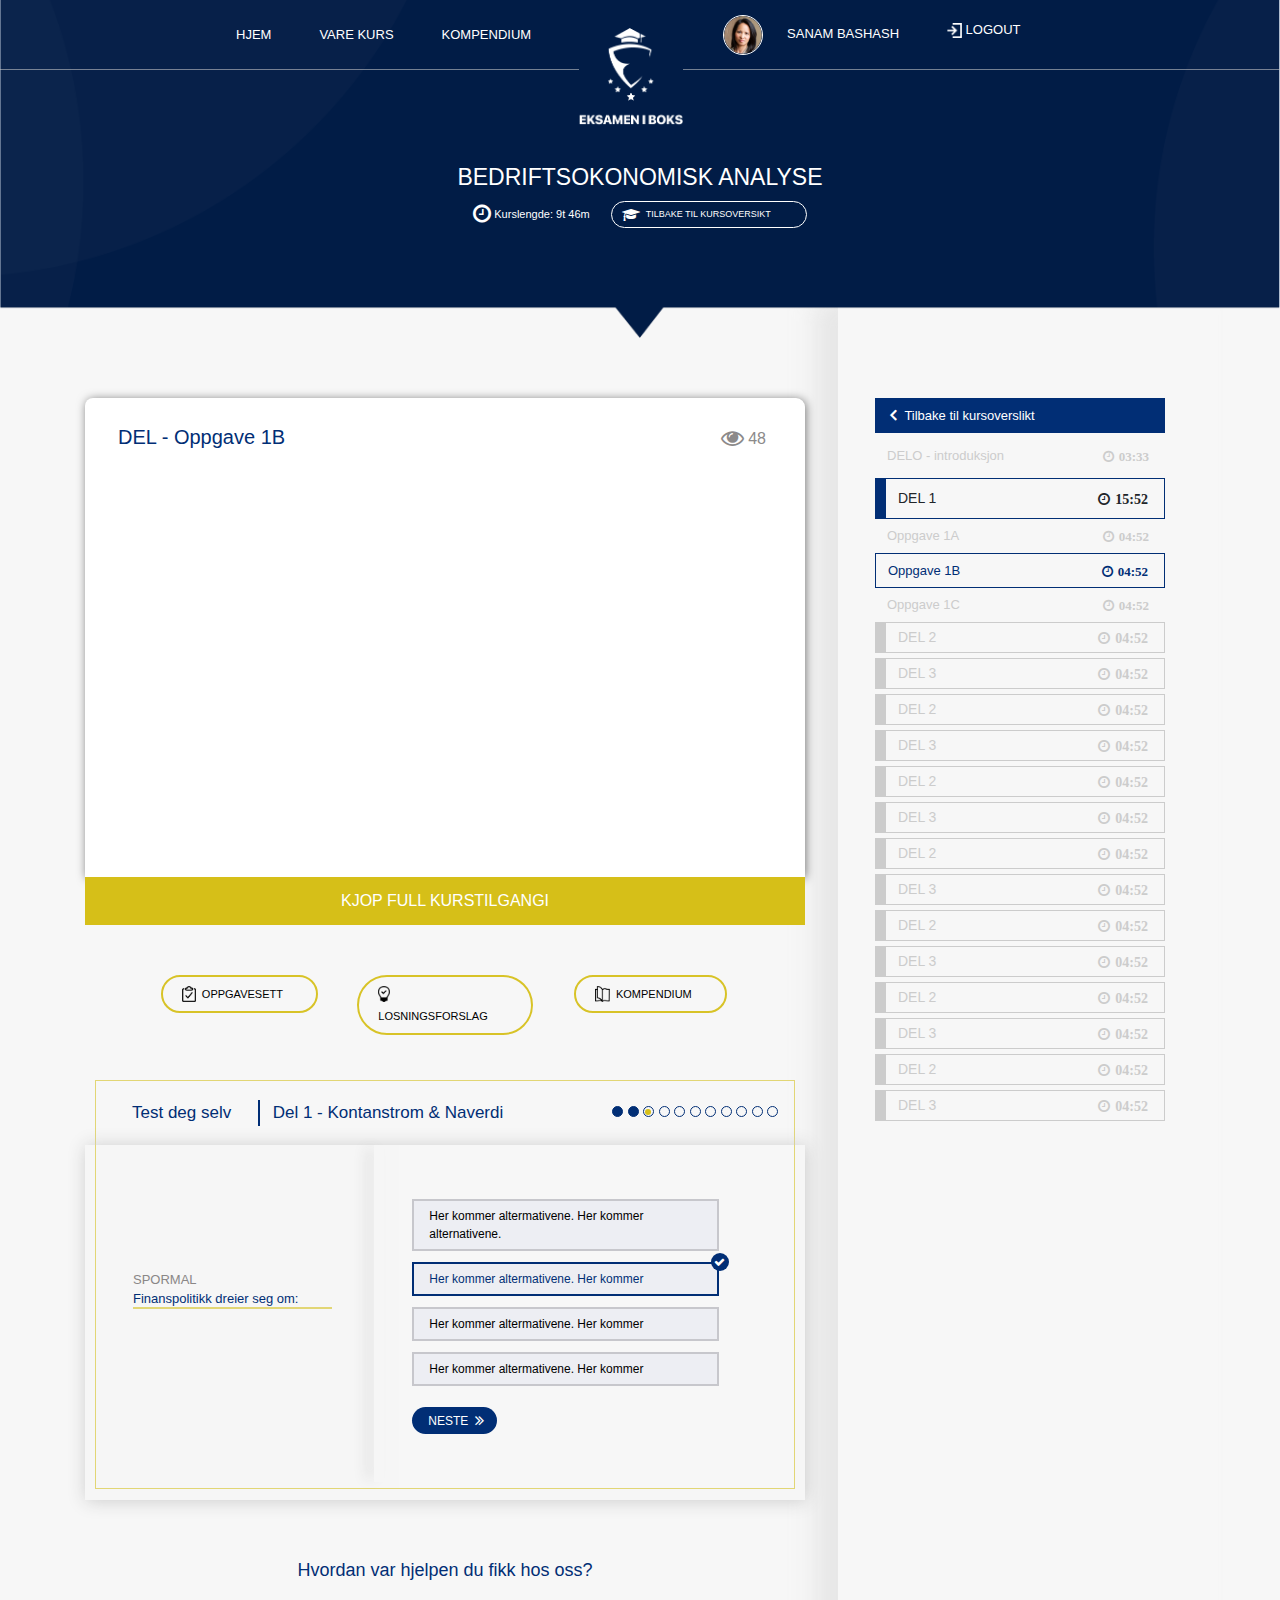
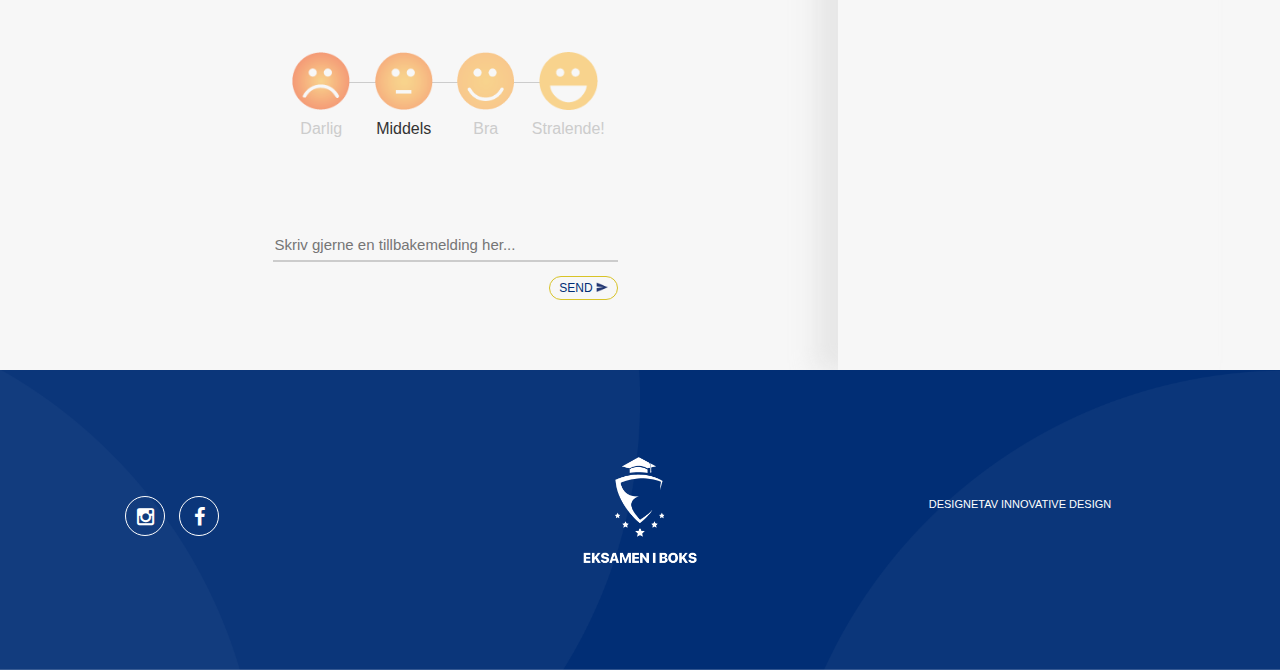
==== course_in_progress.html @ a627e8ee "more pages" ====
<!DOCTYPE html>
<html>
<head>
	<title></title>

    <!-- Required meta tags -->
    <meta charset="utf-8">
    <meta name="viewport" content="width=device-width, initial-scale=1, shrink-to-fit=no">

	<!-- style -->
	<link rel="stylesheet" type="text/css" href="css/style.css">
	<link rel="stylesheet" type="text/css" href="css/bootstrap.css">
	<link rel="stylesheet" type="text/css" href="css/font-awesome.css">

</head>
<body>

<!-- Header -->
<header>
	<div class="nav-bg">
	  <nav class="navbar navbar-expand-lg navbar-dark navigation-head">
	    <div class="container">
		  <!--  Show this only on mobile to medium screens  -->
		  <a class="navbar-brand d-lg-none" href="#"><img src="images/logo_full.png" alt="" /></a>
		  <button class="navbar-toggler" type="button" data-toggle="collapse" data-target="#navbarToggle" aria-controls="navbarToggle" aria-expanded="false" aria-label="Toggle navigation">
		    <span class="navbar-toggler-icon"></span>
		  </button>
		  <!--  Use flexbox utility classes to change how the child elements are justified  -->
		  <div class="collapse navbar-collapse justify-content-between" id="navbarToggle">
		    <ul class="navbar-nav navigation-menu-top">
		      <li class="nav-item">
		        <a class="nav-link" href="#">Hjem</a>
		      </li>
		      <li class="nav-item">
		        <a class="nav-link" href="#">Vare Kurs</a>
		      </li>
		      <li class="nav-item">
		        <a class="nav-link" href="#">Kompendium</a>
		      </li>
		    </ul>
			<!--   Show this only lg screens and up   -->
		    <a class="navbar-brand d-none d-lg-block" href="#"><img src="images/logo_full.png" alt="logo.png" class="default-logo"/> <img src="images/logo_blue.png" alt="logo.png" class="stiky-logo"/></a>
		    <ul class="navbar-nav navigation-menu-bottom">
		      <li class="nav-item">
		        <a class="nav-link user-image" href="#"><img src="images/face_left.png"> Sanam Bashash</a>
		      </li>
		      <li class="nav-item">
		        <a class="nav-link" href="#"><img src="images/logout.png" alt="logout" class="logout-icon"/>Logout</a>
		      </li>
		    </ul>
		  </div>
	  </div>
	</nav>

	<!-- Page Title -->
	<div class="text-center align-font">
	  <h3>Bedriftsokonomisk Analyse</h3>	
	  <p><i class="fa fa-clock-o"></i> Kurslengde: 9t 46m <a href="#" class="btn btn-info"> <span class="fa fa-graduation-cap"></span> Tilbake Til Kursoversikt</a></p>
	</div>	

 </div><!-- navbg -->
</header>

<!-- Mid Section -->

<section class="mid-section">
 <div class="container">
   <div class="row">
   	 <div class="col-md-8 col-sm-8">
   	 	
   	 	<div class="left-main-section">

   	 	 <div class="video-section">
   	 	 	<div class="row">
   	 	 		<div class="col-md-6 col-sm-6"><h3>DEL - Oppgave 1B</h3></div>
   	 	 		<div class="col-md-6 col-sm-6"><p><i class="fa fa-eye"></i> 48</p></div>
   	 	 	</div>
   	 	 	<div class="video-box">
   	 	 		<iframe width="100%" height="400" src="https://www.youtube.com/embed/Si8Z87uPpkY" frameborder="0" allow="accelerometer; autoplay; encrypted-media; gyroscope; picture-in-picture" allowfullscreen></iframe>	
   	 	 	</div>
   	 	 </div>	  
 	 	 <div class="text-center video-title">
 	 		Kjop Full Kurstilgangi
 	  	 </div>

 	  	<div class="btn-colum">
 	  	 <div class="row">
			<div class="col-md-4 col-sm-4 text-center">
			  <div class="btn-manage">
			  	<a href="#" class="btn btn-link"> <img src="images/oppgavesett.png" alt="oppgavesett" /> Oppgavesett</a>
			  </div>		
			</div> 	  	   	
			<div class="col-md-4 col-sm-4 text-center">
			  <div class="btn-manage">
			  	<a href="#" class="btn btn-link"> <img src="images/losningforslag.png" alt="losningforslag" /> Losningsforslag</a>
			  </div>		
			</div> 	  	   	
			<div class="col-md-4 col-sm-4 text-center">
			  <div class="btn-manage">
			  	<a href="#" class="btn btn-link"> <img src="images/compendium.png" alt="compendium" /> Kompendium </a>
			  </div>		
			</div> 	  	   	
 	  	  </div>	
 	  	 </div> 

 	  	 <!-- new section -->

 	  	 <div class="border-section">
 	  	  
 	  	  <div class="darkBorder">
 	  	   <div class="row">
 	  	   	 <div class="col-md-8 col-sm-8">
 	  	   		<ul class="headings-list">
 	  	   		  <li>Test deg selv</li>	
 	  	   		  <li>Del 1 - Kontanstrom & Naverdi</li>
 	  	   		</ul>
 	  	   	 </div>
 	  	   	   <div class="col-md-4 col-sm-4">
 	  	   	   	 <ul class="persontage-dots">
 	  	   	   	   <li class="dark-dot"></li>	
 	  	   	   	   <li class="dark-dot"></li>
				   <li class="orange-dot"></li>
				   <li></li>
 	  	   	   	   <li></li>
				   <li></li>
				   <li></li>
				   <li></li>
 	  	   	   	   <li></li>
				   <li></li>
				   <li></li>
 	  	   	   	 </ul>
 	  	   	   </div>
 	  	     </div>	
		   </div>
 	  	   
 	  	   <div class="innerBox">
 	  	   	<div class="innerBox-border">
 	  	   	  <div class="row">
 	  	  		<div class="col-md-5 col-sm-5">
 	  	  		  <div class="titlebox">
 	  	  		  	<span>Spormal</span>	
 	  	  		  	<h3>Finanspolitikk dreier seg om:</h3>
 	  	  		  </div>	
 	  	  		</div> 	  	
 	  	  		<div class="col-md-7 col-sm-7">
 	  	  		 <div class="lef-shadow">
 	  	  		 	<ul class="select-list">
 	  	  		 	  <li>Her kommer altermativene. Her kommer alternativene.</li>
 	  	  		 	  <li class="active">Her kommer altermativene. Her kommer </li>
 	  	  		 	  <li>Her kommer altermativene. Her kommer </li>
 	  	  		 	  <li>Her kommer altermativene. Her kommer </li>	
 	  	  		 	</ul>
 	  	  		 	<button type="submit" class="btn-list"> Neste <i class="fa fa-angle-double-right"></i></button>
 	  	  		 </div>	
 	  	  		</div>
 	  	   	  </div>	
 	  	   	</div>
 	  	   </div>

 	  	 </div><!-- border section -->

 	  	 <h4 class="text-center slogan-text">Hvordan var hjelpen du fikk hos oss?</h4>

 	  	 <div class="stepimg">
 	  	  <ul class="step-icons">
 	  	 	<li><img src="images/forferdelig.png" alt="forferdelig" /><p> Darlig</p> </li>
 	  	 	<li class="active"><img src="images/darlig.png" alt="darlig" /> <p> Middels </p> </li>
 	  	 	<li><img src="images/bra.png" alt="bra" /> <p>Bra</p> </li>	
 	  	 	<li><img src="images/stralende.png" alt="stralende" /> <p>Stralende!</p> </li>
 	  	  </ul>
 	  	 </div>

 	  	 <section class="form-section">
 	  	   <div class="row justify-content-md-center">
 	  	   	 <div class="col-md-6 col-sm-6">
 	  	   	   <form action="#">
 	  	 		<input type="text" name="" placeholder="Skriv gjerne en tillbakemelding her...">	
 	  	 		<button type="submit" class="btnsend">Send <img src="images/send-arrow.png" alt="" /></button>
 	  	 	   </form>
 	  	   	 </div>
 	  	   </div>	
 	  	 </section>

   	 	</div> <!-- left -->
   	 </div><!-- col 8 -->
   	 <div class="col-md-4 col-sm-4">
   	 	
   	 	<div class="alllist-section">
   	 	  <ul>
   	 	  	<li class="active-title"> <i class="fa fa-angle-left"></i> Tilbake til kursoverslikt</li>
   	 	  	<li>DELO - introduksjon <span class="fa fa-clock-o"><b>03:33</b></span></li>
   	 	  	<li class="activated">DEL 1 <span class="fa fa-clock-o"><b>15:52</b></span></li>
   	 	  	<li>Oppgave 1A  <span class="fa fa-clock-o"><b>04:52</b></span></li>
   	 	  	<li>Oppgave 1B  <span class="fa fa-clock-o"><b>04:52</b></span></li>
   	 	  	<li>Oppgave 1C  <span class="fa fa-clock-o"><b>04:52</b></span></li>
   	 	  	<li class="light-bg-list">DEL 2  <span class="fa fa-clock-o"><b>04:52</b></span></li>
   	 	  	<li class="light-bg-list">DEL 3  <span class="fa fa-clock-o"><b>04:52</b></span></li>
   	 	  	<li class="light-bg-list">DEL 2  <span class="fa fa-clock-o"><b>04:52</b></span></li>
   	 	  	<li class="light-bg-list">DEL 3  <span class="fa fa-clock-o"><b>04:52</b></span></li>
   	 	  	<li class="light-bg-list">DEL 2  <span class="fa fa-clock-o"><b>04:52</b></span></li>
   	 	  	<li class="light-bg-list">DEL 3  <span class="fa fa-clock-o"><b>04:52</b></span></li>
   	 	  	<li class="light-bg-list">DEL 2  <span class="fa fa-clock-o"><b>04:52</b></span></li>
   	 	  	<li class="light-bg-list">DEL 3  <span class="fa fa-clock-o"><b>04:52</b></span></li>
   	 	  	<li class="light-bg-list">DEL 2  <span class="fa fa-clock-o"><b>04:52</b></span></li>
   	 	  	<li class="light-bg-list">DEL 3  <span class="fa fa-clock-o"><b>04:52</b></span></li>
   	 	  	<li class="light-bg-list">DEL 2  <span class="fa fa-clock-o"><b>04:52</b></span></li>
   	 	  	<li class="light-bg-list">DEL 3  <span class="fa fa-clock-o"><b>04:52</b></span></li>
   	 	  	<li class="light-bg-list">DEL 2  <span class="fa fa-clock-o"><b>04:52</b></span></li>
   	 	  	<li class="light-bg-list">DEL 3  <span class="fa fa-clock-o"><b>04:52</b></span></li> 
   	 	  </ul>	
   	 	</div>


   	 </div><!-- col 4 --> 
   </div>	
 </div>	
</section>

<!-- footer -->

<footer class="footer-bg">
	<div class="container">
	  <div class="row">
	    <div class="col-sm-4 col-xs-12">
	   	  <ul class="footer-social">
	   	  	<li><a href=""><i class="fa fa-instagram"></i></a></li>
	   	  	<li><a href=""><i class="fa fa-facebook"></i></a></li>
	   	  </ul>	   
	    </div>
	    <div class="col-sm-4 col-xs-12 text-center footer-logo">
	      <img src="images/logo_full.png" alt="footer logo" />
	    </div>
	    <div class="col-sm-4 col-xs-12 footer-heading">
	      <p>Designetav Innovative Design</p>
	    </div>
	  </div>
	</div>	
</footer>

	<!-- js -->	
	<script type="text/javascript" src="js/jquery-1.11.1.min.js"></script>
	<script type="text/javascript" src="js/bootstrap.js"></script>
	<script type="text/javascript" src="js/custom-script.js"></script>

</body>
</html>
---- css/style.css ----
body{
     background: #f7f7f7 !important; 
}
/******* Header *******/
.nav-bg{
    background: url(../images/bg_header.png);
    background-size: 100% auto;
    background-position: bottom;    
    background-repeat: no-repeat;
}
.nav-bg .navigation-head{
    height: 70px;
    border-bottom: 1px solid #cccccc91;  
}
.navbar-brand img{
    height: 100px;
}
.navbar-brand{
    background:#011c46;
    position: relative;
    margin-top: 87px;
}
.align-font{
    padding: 94px 0;
    color: #fff; 
}
.align-font h3{
    font-size: 23px;
    text-transform: uppercase;
    font-weight: 400;   
}
.align-font p {
    font-size: 11px;
}
.align-font p .fa-clock-o{
    font-size: 21px;
    position: relative;
    top: 3px;
}
.align-font p .btn{
    background: transparent;
    border: 1px solid #fff;
    font-size: 9px;
    border-radius: 24px;
    margin-left: 18px;
    text-transform: uppercase;
    padding-right: 35px;  
    padding-left: 34px;
}
.align-font p .btn span{
    font-size: 14px;
    position: absolute;
    margin-top: 0px;
    margin-left: -24px;  
}
.logout-icon{
    height: 15px;
    margin-right: 4px;  
}
.user-image img{
    height: 40px;
    margin-right: 20px;
    border: 1px solid #fff;
    border-radius: 100%;
}
.navigation-menu-top li{
  margin-left: 32px;
}
.navigation-menu-top li a{
    color: #fff !important;
}
.navigation-menu-top{
    position: relative;
    left: 10%;
}
.navigation-menu-bottom{
    position: relative;
    right: 15%;
}
.navigation-menu-bottom li{
  margin-left: 32px;
}
.navigation-menu-bottom li a{
    color: #fff !important;
}
.navigation-menu-bottom li:nth-child(2){
  margin-top: 5px;
}
.navbar-nav li a{
  text-transform: uppercase;
  font-size: 13px;
}
/********* Fix Navbar ***********/

.nav-white-bg{
    background: #fff;
    position: fixed !important;
    width: 100%;
    box-shadow: 0px 4px 19px #ccc;
    z-index: 999;
    transition: color 1s ease 0s;
    height: 90px !important;
}
.nav-white-bg .navbar-nav li a{
     color: #012e75 !important;
     font-weight: 500; 
}
.stiky-logo{
    display: none;
}
.nav-white-bg .default-logo{
    display: none;
}
.nav-white-bg .stiky-logo{
    display: block !important; 
    height: 60px;
}
.nav-white-bg .navbar-brand{
    background: transparent;
    margin-top: 0 !important;
}

/********* Title Bar ***********/

.section01-bg{
    background: url(../images/bg_content_area.png);
    width: 100%;
    background-size: 100% auto;
    padding-bottom: 80px;
}
.title-bar {
    padding: 43px 0;
}
.title-bar p{
    font-size: 16px;
    margin-bottom: 28px;
    margin-top: 10px;
    color: #012e75;
    text-transform: uppercase;
    font-weight: 500;  
}

/******* Section 2 boxes  *******/

.box-detail{
    background: #E2EFBF;
    border-radius: 10px;
    box-shadow: 1px 1px 15px #00000057;
    margin:41px 19px;
}
.box-detail-header{
    background-image: linear-gradient(#E4F1C0, #C9E6C6);
    text-align: center;
    padding:15px 0;
    color: #011c46;
    border-radius: 11px 11px 0px 0px;
}
.box-detail-header h5{
    margin: 0;
    font-size: 15px;
}
.box-detail-body{
    padding: 30px 20px;
    background-image: linear-gradient(#A1DC9C, #7BCFA6,#4EBFB1);
}
.box-detail-body .clock{
    font-size: 13px;
    color: #fff;
    padding: 5px 0;
}
.box-btn{
    box-shadow: 2px 2px 5px #0000005c;
}
.box-btn:hover{
  background: #fff !important;
  cursor: pointer;
}
.box-detail-body .btn{
    font-size: 10px;
    border-radius: 20px;
    background: #fff;
    color:#48BDB3 !important;
    border:0;
    padding:5px 15px;
}
.box-detail-footer{
    padding-top: 10px;
    background-image: linear-gradient(#BDE2C9, #B4DFCB);
    text-align: center;
    border-radius: 0px 0px 11px 11px;
}
.btn-box{
    position: relative;
    top: 15px;
}
.btn-box .btn{
    border-radius: 20px;
    padding: 5px 20px;
    font-size: 13px;
}
.btn-box .btn-outline-primary{
    background: #2C5B93;
    color: #fff;
}
.btn-box .btn-outline-warning{
    background: #D6BF18;
    color: #fff;
}
.bg-image-shadow{
    background: url(../images/bg_shadow.png);
    margin-bottom: 43px;
    background-size: 100% 100%;
}
.clock span {
    font-size: 24px;
    float: left;
    margin-right: 6px;
    margin-top: -3px;
}

/******* section02 *******/

.section02-bg{
    width: 100%;
    background-size: 100% auto;
    padding-bottom: 70px;
}
.overlay-bg{
    background: linear-gradient(#f1efef,#f7f7f7),url(../images/bg_content_area.png);  
}
.btn-light{
    background: #d6bf18 !important;
    border-color: #d6bf18 !important;
    color: #fff !important;
    font-size: 11px !important;
    margin-left: 4px;
    text-transform: uppercase;
}
.blue-dark-btn{
    background: #2c5b93 !important;
    border-color: #2c5b93 !important;
    color: #fff !important;
    font-size: 11px !important;  
    text-transform: uppercase;
}
.header-light-bg{
    background-image: linear-gradient(#8ff1f3, #8ecde0); 
}
.body-light-bg{
    background-image: linear-gradient(#33deec, #2f86bc);  
}
.bg-light-footer{
    background-image: linear-gradient(#8dc9dd, #8cb3d1);  
}
.header-dark-bg{
    background-image: linear-gradient(#b6d6f7, #b2ddf7);   
}
.body-dark-bg{
    background-image: linear-gradient(#7dbffc, #909dfc);    
}
.footer-dark-bg{
    background-image: linear-gradient(#c6bbf6, #bfc7f7);     
}
.header-silver-bg{
    background-image: linear-gradient(#d9d9d9, #d9d9d9);   
}
.body-silver-bg{
    background-image: linear-gradient(#c6c6c6, #acacac);    
}
.footer-silver-bg{
    background-image: linear-gradient(#d9d9d9, #d7d7d7);     
}
.box-title{
    text-align: center;
    font-size: 16px;
    color: #2c5b93;
    margin-bottom: 44px;
    text-transform: uppercase;
}

/******** Progress Bar **********/
.box-detail .progress-bar {
     background-color: #60C5AD;
     height: 19px;
     width: 100%;
     display: block;    
     text-align: left;
     -moz-border-radius: 5px;
     -webkit-border-radius: 5px;
     border-radius: 1px;
     -moz-box-shadow: 0 1px 5px #AAE0D7 inset, 0 1px 0 #D6D6D6;
     -webkit-box-shadow: 0 1px 5px #AAE0D7 inset, 0 1px 0 #D6D6D6;
     box-shadow: 0 1px 5px #AAE0D7 inset, 0 1px 0 #D6D6D6;           
     box-shadow: inset 0 0 12px #397362;
}
.box-detail .progress-bar span {
     display: inline-block;
     height: 100%;
      background-color: #5bbba4;
      -webkit-transition: width .4s ease-in-out;
      -moz-transition: width .4s ease-in-out;
      -ms-transition: width .4s ease-in-out;
      -o-transition: width .4s ease-in-out;
      transition: width .4s ease-in-out;    
}
.box-detail .stripes span {
      -webkit-background-size: 30px 30px;
      -moz-background-size: 30px 30px;
      background-size: 30px 30px;     
      background-image: -webkit-gradient(linear, left top, right bottom,
      color-stop(.25, rgba(230, 244, 138, 0.77)), color-stop(.25, transparent),
      color-stop(.5, transparent), color-stop(.5, rgba(230, 244, 138, 0.77)),
      color-stop(.75, rgba(230, 244, 138, 0.77)), color-stop(.75, transparent),
      to(transparent));
      background-image: -webkit-linear-gradient(135deg, rgba(230, 244, 138, 0.77) 25%, transparent 25%,
                          transparent 50%, rgba(230, 244, 138, 0.77) 50%, rgba(230, 244, 138, 0.77) 75%,
                          transparent 75%, transparent);
      background-image: -moz-linear-gradient(135deg, rgba(230, 244, 138, 0.77) 25%, transparent 25%,
                          transparent 50%, rgba(230, 244, 138, 0.77) 50%, rgba(230, 244, 138, 0.77) 75%,
                          transparent 75%, transparent);
      background-image: -ms-linear-gradient(135deg, rgba(230, 244, 138, 0.77) 25%, transparent 25%,
                          transparent 50%, rgba(230, 244, 138, 0.77) 50%, rgba(230, 244, 138, 0.77) 75%,
                          transparent 75%, transparent);
      background-image: -o-linear-gradient(135deg, rgba(230, 244, 138, 0.77) 25%, transparent 25%,
                          transparent 50%, rgba(230, 244, 138, 0.77) 50%, rgba(230, 244, 138, 0.77) 75%,
                          transparent 75%, transparent);
      background-image: linear-gradient(135deg, rgba(230, 244, 138, 0.77) 25%, transparent 25%,
                          transparent 50%, rgba(230, 244, 138, 0.77) 50%, rgba(230, 244, 138, 0.77) 75%,
                          transparent 75%, transparent);            
}
.box-detail  .stripes font{
    position: relative;
    top: -4px;
    color: #fff;
    font-size: 13px;
    text-align: center;
    left: 20%;
}
.light-progress-bar{
  background: #2f93c3 !important;
}
.light-progress-bar span{
     background-color: #308fb8 !important; 
     background-image: linear-gradient(135deg, rgb(51, 218, 234) 25%, transparent 25%, transparent 50%, rgb(51, 216, 233) 50%, rgb(51, 214, 231) 75%, transparent 75%, transparent) !important;     
}
.dark-progress-bar{
    background: #9395fa !important;
}
.dark-progress-bar span{
     background-color:#8891e8 !important; 
     background-image: linear-gradient(135deg, rgb(128, 185, 252) 25%, transparent 25%, transparent 50%, rgb(130, 181, 252) 50%, rgb(130, 183, 252) 75%, transparent 75%, transparent) !important;     
}
.play-icon{
    font-size: 10px !important;
    margin: 0px 4px;
    position: relative;
    top: -1px;
}
.boxes-space .box-detail{
    margin: 68px 24px !important;  
}

/******* Boxes Section *******/

.boxes-section-bg{
    background: url(../images/bg_content_area.png);
    width: 100%;
    background-size: 100% auto;
    padding-top: 70px; 
    padding-bottom: 40px; 
}
.box-title-border:after {
    position: absolute;
    content: '';
    background: #e1d36d;
    height: 2px;
    width: 58px;
    margin-top: 23px;
    margin-left: -54px;
}
.white-bg-header{
  background: #fff;
}
.grey-footer-bg{
  background: #e5e5e5;
}
.btn-light-large{
    text-transform: uppercase;
    background-image: linear-gradient(#92d79f,#56c2af);
    padding: 7px 26px !important;
    border: transparent !important;
    color: #ffff !important;
    font-size: 13px !important;
    font-weight: 500 !important;
}
.btn-light-large i{
    margin-left: 6px;
    font-size: 15px;
    position: relative;
    top: 1px;
}
.remove-box-shadow{
    box-shadow: none !important;
}
.dark-blue-bg{
    background-image: linear-gradient(#31b8d7,#2e7bb6);
}
.lightdark-blue-bg{
    background-image: linear-gradient(#7fbcfc,#9792fb);  
}

/******* Login Screen *******/

.login-bg-section{
    background: url(../images/bg_content_area.png);
    width: 100%;
    background-size: 100% auto;
}
.form-box{
    background: #fff;
    width: 100%;
    padding: 76px 96px;
    height: 480px;
    box-shadow: 1px 1px 32px #ccc;
    border-radius: 10px;
}
.form-box .left-box-img img{
    position: relative;
    top: 24%;
    left: 20%;
}
.space-boxes-checked {
    position: relative;
    top: 57px;
    left: 85px;
}
.space-boxes-checked h3 {
    font-size: 18px;
    color: #2b5d95;
    margin-bottom: 20px;
}
.checkbox input[type="checkbox"],input[type="radio"] {
    border: 0;
    clip: rect(0 0 0 0);
    height: 1px;
    margin: -1px;
    overflow: hidden;
    padding: 0;
    position: absolute;
    width: 1px;
} 
.checkbox label:before {
    content: "";
    display: inline-block;
    width: 17px;
    height: 17px;
    margin-right: 0.5em;
    vertical-align: -3px;
    border: 1px solid #ccc;
    padding: 0.12em;
    background-color: transparent;
    background-clip: content-box;
    transition: all 0.2s ease;
    border-radius: 11px;
}
.checkbox label {
    margin-right: 1em;
    position: relative;
    margin-bottom: 15px;
    color: #555555;
    font-size: 14px;
    font-weight: 500;
}
.left-space-label{
    margin: 4px 23px;  
}
.checkbox label:after {
  border-right: 3px solid #000000;
  border-top: 3px solid #000000;
  content: "";
  height: 20px;
  left: 4px;
  position: absolute;
  top: 11px;
  transform: scaleX(-1) rotate(135deg);
  transform-origin: left top;
  width: 7px;
  display: none;
}

.checkbox input:hover + label:before {
  border-color: #3dbfef;
}

.checkbox input:checked + label:before {
  border-color: #ccc;
}

.checkbox input:disabled + label {
  border-color: #d2d2d2;
  color: #d2d2d2;
}

.checkbox input:disabled + label:before {
  border-color: #d2d2d2;
}

.checkbox input:not([disabled]):checked + label:after {
  -moz-animation: check 0.8s ease 0s running;
  -webkit-animation: check 0.8s ease 0s running;
  animation: check 0.8s ease 0s running;
  display: block;
  width: 7px;
  height: 20px;
  border-color:#17cc31;
}

.checkbox input:disabled:checked + label:after {
  border-color: #d2d2d2;
  display: block;
}

.select {
  position: relative;
  display: inline-block;
  width: 100%;
  max-width: 300px;
  margin-bottom: 15px;
  margin-top: 10px;
}

.select select {
  display: inline-block;
    width: 100%;
    padding: 13px 15px;
    cursor: pointer;
    color: #333;
    border: 1px solid #d6bf18;
    border-radius: 40px;  appearance: none;
  -webkit-appearance: none;
  -moz-appearance: none;
  font-size: 15px;
  outline: none;
}
.select select option{
    background: #fff;
    color: #333 !important;
    font-weight: 500;
}

.select select::-ms-expand {
    display: none;
} 
.select_arrow {
    position: absolute;
    top: calc(49% - 6px);
    right: 24px;
    width: 9px;
    height: 14px;
    pointer-events: none;
    background: url(../images/updown.png);
    background-size: contain;
}

.select select:hover + .select_arrow,
.select select:focus + .select_arrow {
    border-top-color: #000;
    -moz-appearance: none !important;
}

@-moz-keyframes check {
  0% {
    height: 0;
    width: 0;
  }
  25% {
    height: 0;
    width: 7px;
  }
  50% {
    height: 20px;
    width: 7px;
  }
}

@-webkit-keyframes check {
  0% {
    height: 0;
    width: 0;
  }
  25% {
    height: 0;
    width: 7px;
  }
  50% {
    height: 20px;
    width: 7px;
  }
}

@keyframes check {
  0% {
    height: 0;
    width: 0;
  }
  25% {
    height: 0;
    width: 7px;
  }
  50% {
    height: 20px;
    width: 7px;
  }
}
.b4-btn{
    display: -webkit-box !important;
    border: 2px solid #d8cc72 !important;
    text-transform: uppercase !important;
    font-weight: bold !important;
    font-size: 15px !important;
    padding: 3px 13px !important;
    border-radius: 10px !important;
    color: #2b5d95 !important;    
    margin: 5px 21px;
}
.b4-btn img{
    margin-left: 10px;
    margin-top:-4.6px;  
}
.b4-btn:hover{
  text-decoration: none !important;
}

/******* Registered *******/

.register-bg-section{
    background: url(../images/bg_content_area.png);
    width: 100%;
    background-size: 100% auto;
    padding-top: 70px; 
    padding-bottom: 70px; 
}
.register-box-bg{
    background: #fff;
    width: 100%;
    padding: 76px 96px;
    height: 480px;
    box-shadow: 1px 1px 32px #ccc;
}
.reg1 img{
    height: 26px;
}
.reg1 h3{
    text-transform: uppercase;
    font-size: 20px;
    margin: 10px 0;
}
.register-box-space {
    margin-top: 80px;
}
.btn-float{
    margin-top: 30px;
    position: relative;
    left: 17px;
    float: right;
}
.nav-tabs-sec {
    border-bottom: transparent !important;
    margin-top: -21px;
    position: relative;
    z-index: 9999;
}
.nav-tabs-sec li {
    background: #fff;
    border-radius: 28px;
    margin: 0 3px;
    border: 1px solid #ccc;
}
.nav-tabs-sec li .active{
    background: #fff;
    border-radius: 28px;
}

/******* Bedriftsokonomisk Analyse *******/

.left-main-section{
    margin-top: 60px;
    margin-bottom: 30px;
    margin-right: 10px;
} 
.video-section{
    background: #fff;
    box-shadow: 1px 1px 10px #00000080;
    border-radius: 8px 9px 0px 0px;
}
.video-section h3{
    margin: 27px 33px;
    font-size: 20px;
    color: #012e75;
}
.video-section p{
    float: right;
    margin: 26px 39px;
    font-size: 16px;
    color: #8c8a8a;
}
.video-section p i{
    font-size: 23px;
    position: relative;
    top: 2px;
}
.video-box{
    line-height: 0;
}
.video-title{
    background: #d6bf18;
    color: #fff;
    text-transform: uppercase;
    font-size: 16px;
    font-weight: 400;
    padding: 12px 0;  
    margin-bottom: 50px;
}
.course_overview_video_title{
    padding: 22px 0;
    margin-top: 20px;
    font-weight: bold;
    font-size: 20px;
    border: 1px solid #fff;
    outline: 1px solid #fff;
    outline-offset: -11px;
}
.btn-colum{
  margin: 45px 67px;
}
.btn-manage .btn-link:hover{
    color: #000000;
    text-decoration: none;
}
.btn-manage .btn-link{
    border: 2px solid #d8c327;
    color: #000000;
    font-size: 11px;
    text-transform: uppercase;
    font-weight: 500;
    border-radius: 36px;
    text-align: left;
    padding: 6px 19px;
    padding-right: 33px;
    line-height: 22px;
}
.btn-manage .btn-link img{
    height: 16px;
    margin-right: 3px;
    position: relative;
    top: -2px;
}
.border-section{
    margin-top: 30px;
}
.darkBorder{
    border-top:1px solid #e2d675;  
    border-left:1px solid #e2d675;  
    border-right:1px solid #e2d675;  
    margin:0 10px;
}
.headings-list{
    list-style: none;
    margin: 0;
    padding: 19px 25px;
}
.headings-list li{
    display: inline-block;
    font-size: 17px;
    font-weight: 500;
    margin: 0 11px;
    color: #012e75;
}
.headings-list li:nth-child(2){
    border-left: 2px solid #012e75;
    padding-left: 13px;  
}
.persontage-dots{
    list-style: none;
    margin: 19px 16px;
    padding: 0;
    float: right;
}
.persontage-dots li{
    border: 1px solid #012e75;
    width: 11px;
    height: 11px;
    display: inline-block;
    border-radius: 18px;
}
.dark-dot{
    background: #012e75;
}
.orange-dot:before {
    background: #d6bf18;
    position: absolute;
    content: '';
    width: 6px;
    height: 6px;
    border-radius: 12px;
    margin: 1.7px 1px;
}
.innerBox{
    background: #f6f6f6;
    box-shadow: 1px 1px 17px #ccc; 
    padding-bottom: 1px;
    margin-bottom: 60px;
}
.innerBox-border{
    border-top: transparent !important;
    border:1px solid #e2d675;  
    margin:0 10px;
    margin-bottom: 10px;
}
.titlebox{
    padding:122px 37px;
}
.titlebox span{
    font-size: 13px;
    text-transform: uppercase;
    font-weight: 400;
    color: #8a8787;
}
.titlebox h3{
    font-size: 13px;
    color: #012e75;
    border-bottom: 2px solid #e2d675;
}
.lef-shadow{
    background: #f7f7f7;
    padding-left: 13px;
    padding-top: 54px;
    padding-right: 75px;
    padding-bottom: 54px;
}
.select-list{
    list-style: none;
    margin: 0;
    padding: 0;
}
.select-list li{
    background: #edeef3;
    border: 2px solid #c7c7cc;
    padding: 6px 15px;
    font-size: 12px;
    margin-bottom: 11px;
    color: #000;
    font-weight: 500;
}
.btn-list{
    background: #012e75;
    color: #fff;
    text-transform: uppercase;
    border: transparent;
    padding: 4px 16px;
    font-size: 12px;
    font-weight: 500;
    border-radius: 28px;
    margin-top: 10px;
}
.btn-list i{
    font-size: 16px;
    position: relative;
    left: 3px;
    top: 0.7px;  
}
.titlebox:after {
    position: absolute;
    content: '';
    width: 10px;
    height: 337px;
    top: 0px;
    right: 0;
    box-shadow: -9px 0px 14px -3px #ccc;
}
.slogan-text{
    font-size: 18px;
    color: #012e75;
    margin-bottom: 30px;  
}

/******* List Section *******/
.alllist-section:before {
    position: absolute;
    content: '';
    width: 100%;
    height: 102.4%;
    left: 8px;
    top: -38px;
    box-shadow: -23px 0px 23px #cccccc61;
    background: #f7f7f7;
    z-index: -1;
}
.right-shadow-allist:before{
  box-shadow: none !important;
}
.right-shadow-allist:after{
    position: absolute;
    content: '';
    width: 100%;
    height: 103.4%;
    top: -38px;
    box-shadow: 22px 0px 23px #cccccc61;
    background: #f7f7f7;
    z-index: -1;
    left: -18px;
}
.alllist-section {
    margin: 60px 30px;
}
.alllist-section ul{
  list-style: none;
  margin: 0;
  padding: 0;
}
.alllist-section ul li.active-title{
    background: #012e75;
    color: #fff;
    padding: 7px 15px;
    font-size: 13px; 
}
.alllist-section ul li.active-title i{
    font-size: 18px;
    font-weight: bold;
    margin-right: 5px;
    position: relative;
    top: 1px;  
}
.alllist-section ul li span{
    float: right;
    margin-right: 4px;
    position: relative;
    top: 4px;
}
.alllist-section ul li span b{
    margin-left: 5px;

}
.alllist-section ul li:nth-child(2){
    color: #ccc;
    padding: 13px 12px;
    font-size: 13px;
}
.alllist-section ul li.activated {
    font-size: 14px;
    border: 1px solid #012e75;
    padding: 9px 12px;
    border-left: 11px solid #012e75;
}
.alllist-section ul li:nth-child(4){
    color: #ccc;
    padding: 7px 12px;
    font-size: 13px;    
}
.alllist-section ul li:nth-child(5){
    color: #012e75;
    padding: 7px 12px;
    font-size: 13px;      
    border: 1px solid #012e75;
}
.alllist-section ul li:nth-child(6){
    color: #ccc;
    padding: 7px 12px;
    font-size: 13px;    
}
.alllist-section ul li:nth-child(7){
    color: #ccc;
    padding: 7px 12px;
    font-size: 13px;    
}
.alllist-section ul li.light-bg-list{
    font-size: 14px;
    border: 1px solid #ccc;
    padding:4px 12px;
    border-left: 11px solid #ccc;
    margin-bottom: 5px;
    color: #ccc;
}

.select-list li.active{
    border: 2px solid #012e75;
    color: #012e75;  
}
.select-list li.active:before {
    content: "\f00c";
    font-family: FontAwesome;
    font-style: normal;
    font-weight: normal;
    text-decoration: inherit;
    color: #fff;
    font-size: 11px;
    position: absolute;
    right: 80px;
    margin-top: -17px;
    background: #012e75;
    width: 18px;
    height: 18px;
    text-align: center;
    border-radius: 19px;
    padding: 2px 1px;
}
.select-list li:hover{
    cursor: pointer;
}
.stepimg .step-icons{
    list-style: none;
    margin: 70px 0;
    padding: 0;
    text-align: center;
}
.stepimg .step-icons li{
    display: inline-block;
}
.stepimg .step-icons li img{
    height: 58px;
    margin: 0 10px;   
}
.stepimg .step-icons li p {
    line-height: 37px;
    color: #ccc;
}
.form-section{
    margin-top: 50px;
    margin-bottom: 70px;
}
.form-section input{
    width: 100%;
    border-top: transparent;
    border-left: transparent;
    border-right: transparent;
    border-bottom: 2px solid #ccc;
    background: transparent;
    font-size: 15px;
    color: #ccc;
    margin-bottom: 14px;
    padding-bottom: 4px;
}
.btnsend img{
    position: relative;
    top: -2px;
    height: 10px;
}
.btnsend{
    font-weight: 500;
    background: transparent;
    border: 1px solid #d8c327;
    padding: 2px 9px;
    border-radius: 28px;
    text-transform: uppercase;
    font-size: 12px;
    color: #012e75;
    float: right;
}
.btnsend:focus{
    outline: none !important;   
}
.form-section input:focus{
    outline: none !important;     
}
.step-icons li:hover{
    cursor: pointer;
}
.step-icons li.active p{
    color: #333;  
    font-weight: 500 !important;
}
.step-icons:before {
    position: absolute;
    content: '';
    background: #ccc;
    width: 38%;
    height: 1px;
    margin: 30px 14px;
    z-index: -1;
}







/******* Footer *******/
.footer-bg{
    background: url(../images/footer.png);
    height: 300px;
    padding-top: 126px;
    background-size: 100% auto;
    background-repeat: no-repeat;
    width: 100%;
}
.footer-social{
    list-style: none;
}
.footer-social li{
    display: inline-block;
    margin-right: 10px;
}
.footer-social li a i{
    color: #fff;
    width: 40px;
    height: 40px;
    border-radius: 100%;
    border: 1px solid #fff;
    text-align: center;
    font-size: 20px;
    padding: 10px 0;  
}
.footer-heading p {
    color: #fff;
    text-transform: uppercase;
    font-size: 11px;
    text-align: center;
}
.footer-logo img{
    height: 110px;
    position: relative;
    top: -39px;
}

/******* Media Query ***********/

@media(min-width: 320px) and (max-width: 480px){

.nav-white-bg{
  position: inherit !important;
}  
.title-bar .triangularline{
    width: 100%;
} 
.nav-bg{
    background-size: cover;  
}
.nav-bg .navigation-head{
    height: auto !important;
}
.navbar-brand img{
    top: 0 !important;
}
.navbar-brand{
    margin-top: 10px;  
    left: 10;
    background: transparent !important;
}
.align-font {
    padding: 26px 0;
    color: #fff;
}
.footer-bg{
    height: auto; 
    background-size: auto;   
    padding-top: 18px;
}
.footer-logo img{
    margin:29px 0 !important;  
    top: 0;
}
.footer-social {
    list-style: none;
    text-align: center;
    margin: 0;
    padding: 0;
}
.navigation-menu-top li{
    margin-left: 0px;
    border-bottom: 1px solid #ccc;
}
.navigation-menu-top li a{
    color: #fff !important;
}
.navigation-menu-top{
    position: relative;
    left:0 !important;
}
.navigation-menu-bottom{
    position: relative;
    right: 0 !important;
}
.navigation-menu-bottom li{
  margin-left: 0;
  border-bottom: 1px solid #ccc;
}
.navigation-menu-bottom li a{
    color: #fff !important;
}
/* Register screen */
.register-box-bg {
    background: #fff !important;
    width: 100%;
    padding: 10px !important;
    height: auto !important;
    box-shadow: 1px 1px 10px #ccc !important;
    padding-bottom: 70px !important;
}
.register-box-space {
    margin-top: 20px;
}
.form-box {
    background: #fff  !important;
    width: 100%;
    height: auto !important;
    padding: 73px 18px !important;
}
.form-box .left-box-img img {
    position: relative;
    top: 0;
    left: 0;
}
.space-boxes-checked {
    position: relative;
    top: 53px;
    left: 0;
}
.btn-float {
    margin-top: 11px;
    position: relative;
    left: 17px;
    float: left;
}
.register-bg-section{
     padding-top: 20px;
}

}/*end*/

/******** 481 *********/

@media(min-width: 481px) and (max-width: 768px){

.nav-white-bg{
  position: inherit !important;
}  
.title-bar .triangularline{
    width: 100%;
} 
.nav-bg{
    background-size: cover;  
}
.nav-bg .navigation-head{
    height: auto !important;
}
.navbar-brand{
    margin-top: 10px;  
    background: transparent !important;
}
.navbar-brand img{
    top: 0 !important;
}
.align-font {
    padding: 26px 0;
    color: #fff;
}
.footer-bg{
    height: auto; 
    background-size: auto;  
    padding-top: 75px; 
}
.footer-social {
    list-style: none;
    text-align: center;
    margin: 0;
    padding: 0;
}
.box-detail{
    margin: 41px 0px;  
}
.box-detail-body .float-right {
    float: none !important;
    text-align: center;
    margin: auto;
    display: block;
}
.box-detail-body .float-left {
    float: none !important;
    text-align: center;
    margin: auto;
    display: block;
}
.boxes-space .box-detail {
    margin: 68px 0px !important;
}
.btn-light{
    font-size: 8px !important;
}
.blue-dark-btn{
   font-size: 8px !important; 
}
.navbar-brand{
    background: transparent;  
}
.navigation-menu-top li{
    border-bottom: 1px solid #ccc;  
}
.navigation-menu-top{
    position: relative;
    left: 0% !important;
}
.navigation-menu-bottom{
    position: relative;
    right: 0% !important;
}
.navigation-menu-bottom li{
    border-bottom: 1px solid #ccc;  
}

/* Register screen */
.register-box-bg {
    background: #fff !important;
    width: 100%;
    padding: 30px 29px !important;
    height: 310px !important;
    box-shadow: 1px 1px 10px #ccc !important;
}
.register-box-space {
    margin-top: 20px;
}
.form-box {
    background: #fff !important;
    width: 100%;
    height: 380px !important;
    background-size: cover;
    padding: 0px 12px !important;
}
.space-boxes-checked {
    position: relative;
    top: 70px;
    left: 32px;
}
.form-box .left-box-img img {
    position: relative;
    top: 33%;
    left: 14%;
}
.login-bg-section{
    padding-top: 0;
    padding-bottom: 0; 
}


}/*end*/

/******** 1024 *********/

@media(max-width: 1024px){

.title-bar .triangularline{
    width: 100%;
} 
.nav-bg{
    background-size: cover;  
}
.nav-bg .navigation-head{
    height: 70px;
}
.navbar-brand{
    margin-top: 10px;  
}
.align-font {
    padding: 26px 0;
    color: #fff;
}
.footer-bg {
    background: url(../images/footer.png);
    height: auto;
    padding-top: 86px;
}
.navigation-menu-top{
    position: relative;
    left: 0;
}
.navigation-menu-bottom{
    position: relative;
    right: 5%;
}
.navbar-brand img {
    height: 68px;
    position: relative;
    left: 10px;
    top: 17px;
}
.nav-white-bg .navbar-brand img{
    top: 0;
}
/* Register */
.form-box {
    background: url(../images/bg_white_with_triangle.png);
    width: 100%;
    height: 491px;
    background-size: cover;
    padding: 40px 89px;
}
.register-box-bg {
    background: url(../images/bg_trianglle_white2.png);
    width: 100%;
    background-size: 100% auto;
    padding: 26px 97px;
    height: 385px;
}

}/*end*/

@media(min-width: 769px) and (max-width: 991px){

.nav-bg .navigation-head{
  height: auto;
}
.navbar-brand img{
  top: 0;
}
.navbar-brand{
  background:transparent;
}

}/*end*/

@media(min-width: 1146px) and (max-width: 1260px){

.nav-bg{
  background-position: top;
}

}



@media(max-width: 1145px){

.nav-bg{
  background-size: cover ; 
}
.navigation-menu-top{
    position: relative;
    left: 0;
}
.navigation-menu-bottom{
    position: relative;
    right: 5%;
}

}
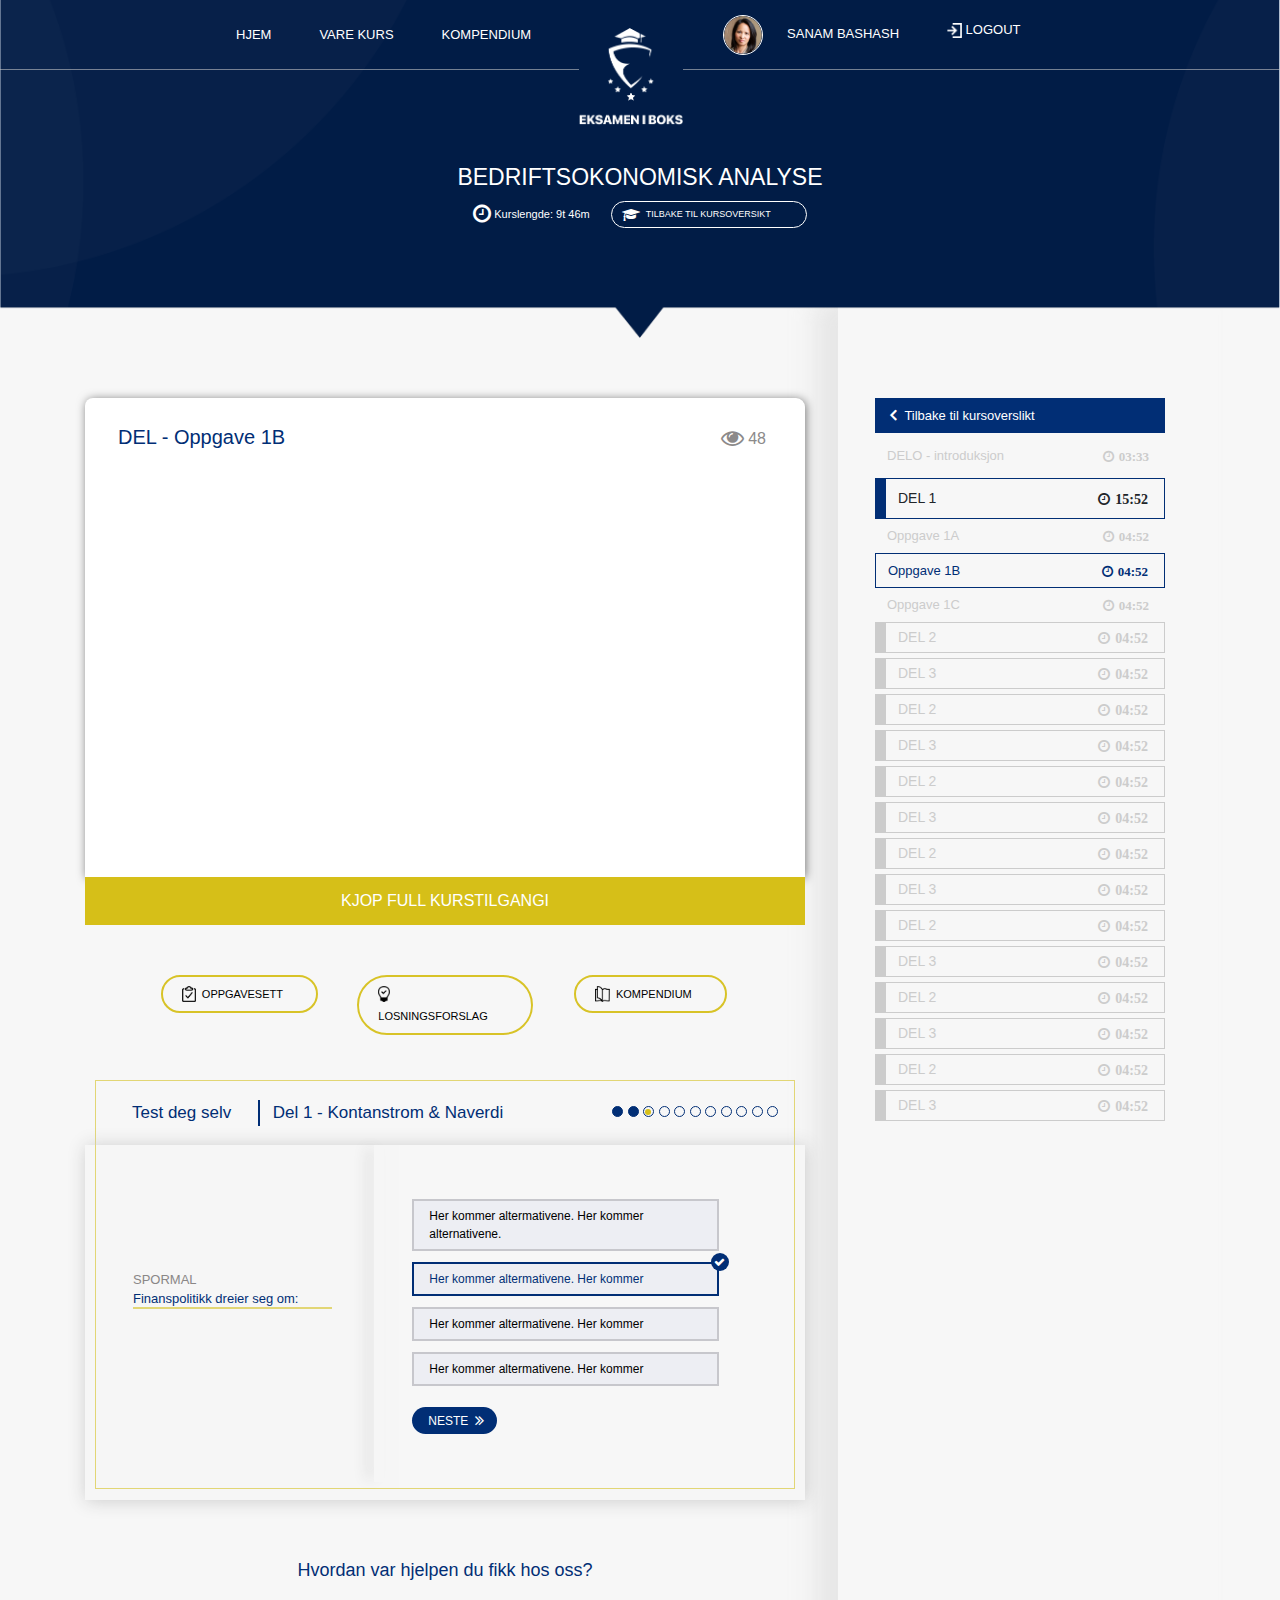
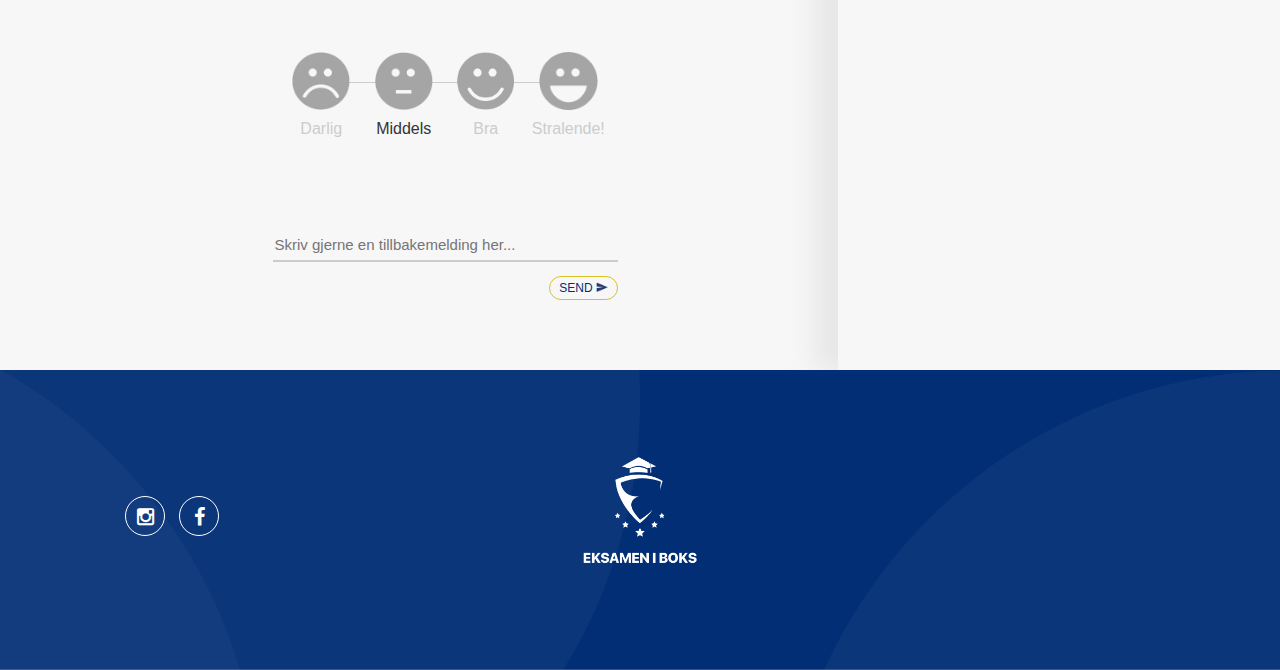
==== commit da9ffa8d: "minor changes and more work" ====
--- a/course_in_progress.html
+++ b/course_in_progress.html
@@ -7,16 +7,16 @@
     <meta charset="utf-8">
     <meta name="viewport" content="width=device-width, initial-scale=1, shrink-to-fit=no">
 
-	<!-- style -->
+	<!-- css -->
+	<link rel="stylesheet" type="text/css" href="css/bootstrap.css">
 	<link rel="stylesheet" type="text/css" href="css/style.css">
-	<link rel="stylesheet" type="text/css" href="css/bootstrap.css">
 	<link rel="stylesheet" type="text/css" href="css/font-awesome.css">
 
 </head>
 <body>
 
-<!-- Header -->
-<header>
+  <!-- Header -->
+  <header>
 	<div class="nav-bg">
 	  <nav class="navbar navbar-expand-lg navbar-dark navigation-head">
 	    <div class="container">
@@ -163,10 +163,26 @@
 
  	  	 <div class="stepimg">
  	  	  <ul class="step-icons">
- 	  	 	<li><img src="images/forferdelig.png" alt="forferdelig" /><p> Darlig</p> </li>
- 	  	 	<li class="active"><img src="images/darlig.png" alt="darlig" /> <p> Middels </p> </li>
- 	  	 	<li><img src="images/bra.png" alt="bra" /> <p>Bra</p> </li>	
- 	  	 	<li><img src="images/stralende.png" alt="stralende" /> <p>Stralende!</p> </li>
+ 	  	 	<li>
+ 	  	 		<img src="images/darling-grey.png" alt="forferdelig"  /> 
+ 	  	 		<img src="images/darling.png" alt="stralende" class="active" /> 
+ 	  	 		<p> Darlig</p> 
+ 	  	 	</li>
+ 	  	 	<li class="active">
+ 	  	 		<img src="images/middels-grey.png" alt="darlig" /> 
+ 	  	 		<img src="images/middels.png" alt="stralende" class="active" /> 
+ 	  	 		<p> Middels </p> 
+ 	  	 	</li>
+ 	  	 	<li>
+ 	  	 		<img src="images/bra_grey.png" alt="bra" /> 
+ 	  	 		<img src="images/bra.png" alt="bra" class="active" />
+ 	  	 		 <p>Bra</p> 
+ 	  	 	</li>	
+ 	  	 	<li>
+ 	  	 		<img src="images/stralende-grey.png" alt="stralende" /> 
+ 	  	 		<img src="images/stralende.png" alt="bra" class="active" />
+ 	  	 		<p>Stralende!</p>
+ 	  	 	</li>
  	  	  </ul>
  	  	 </div>
 
@@ -216,8 +232,8 @@
  </div>	
 </section>
 
+
 <!-- footer -->
-
 <footer class="footer-bg">
 	<div class="container">
 	  <div class="row">
@@ -231,16 +247,16 @@
 	      <img src="images/logo_full.png" alt="footer logo" />
 	    </div>
 	    <div class="col-sm-4 col-xs-12 footer-heading">
-	      <p>Designetav Innovative Design</p>
 	    </div>
 	  </div>
 	</div>	
 </footer>
 
-	<!-- js -->	
-	<script type="text/javascript" src="js/jquery-1.11.1.min.js"></script>
-	<script type="text/javascript" src="js/bootstrap.js"></script>
-	<script type="text/javascript" src="js/custom-script.js"></script>
+<!-- js -->	
+<script type="text/javascript" src="js/jquery-1.11.1.min.js"></script>
+<script type="text/javascript" src="js/bootstrap.js"></script>
+<script type="text/javascript" src="js/custom-script.js"></script>
+
 
 </body>
 </html>--- a/css/style.css
+++ b/css/style.css
@@ -1404,6 +1404,10 @@
 
 }/*end*/
 
+
+.step-icons li img.active{
+  display: none;
+}
 @media(min-width: 769px) and (max-width: 991px){
 
 .nav-bg .navigation-head{
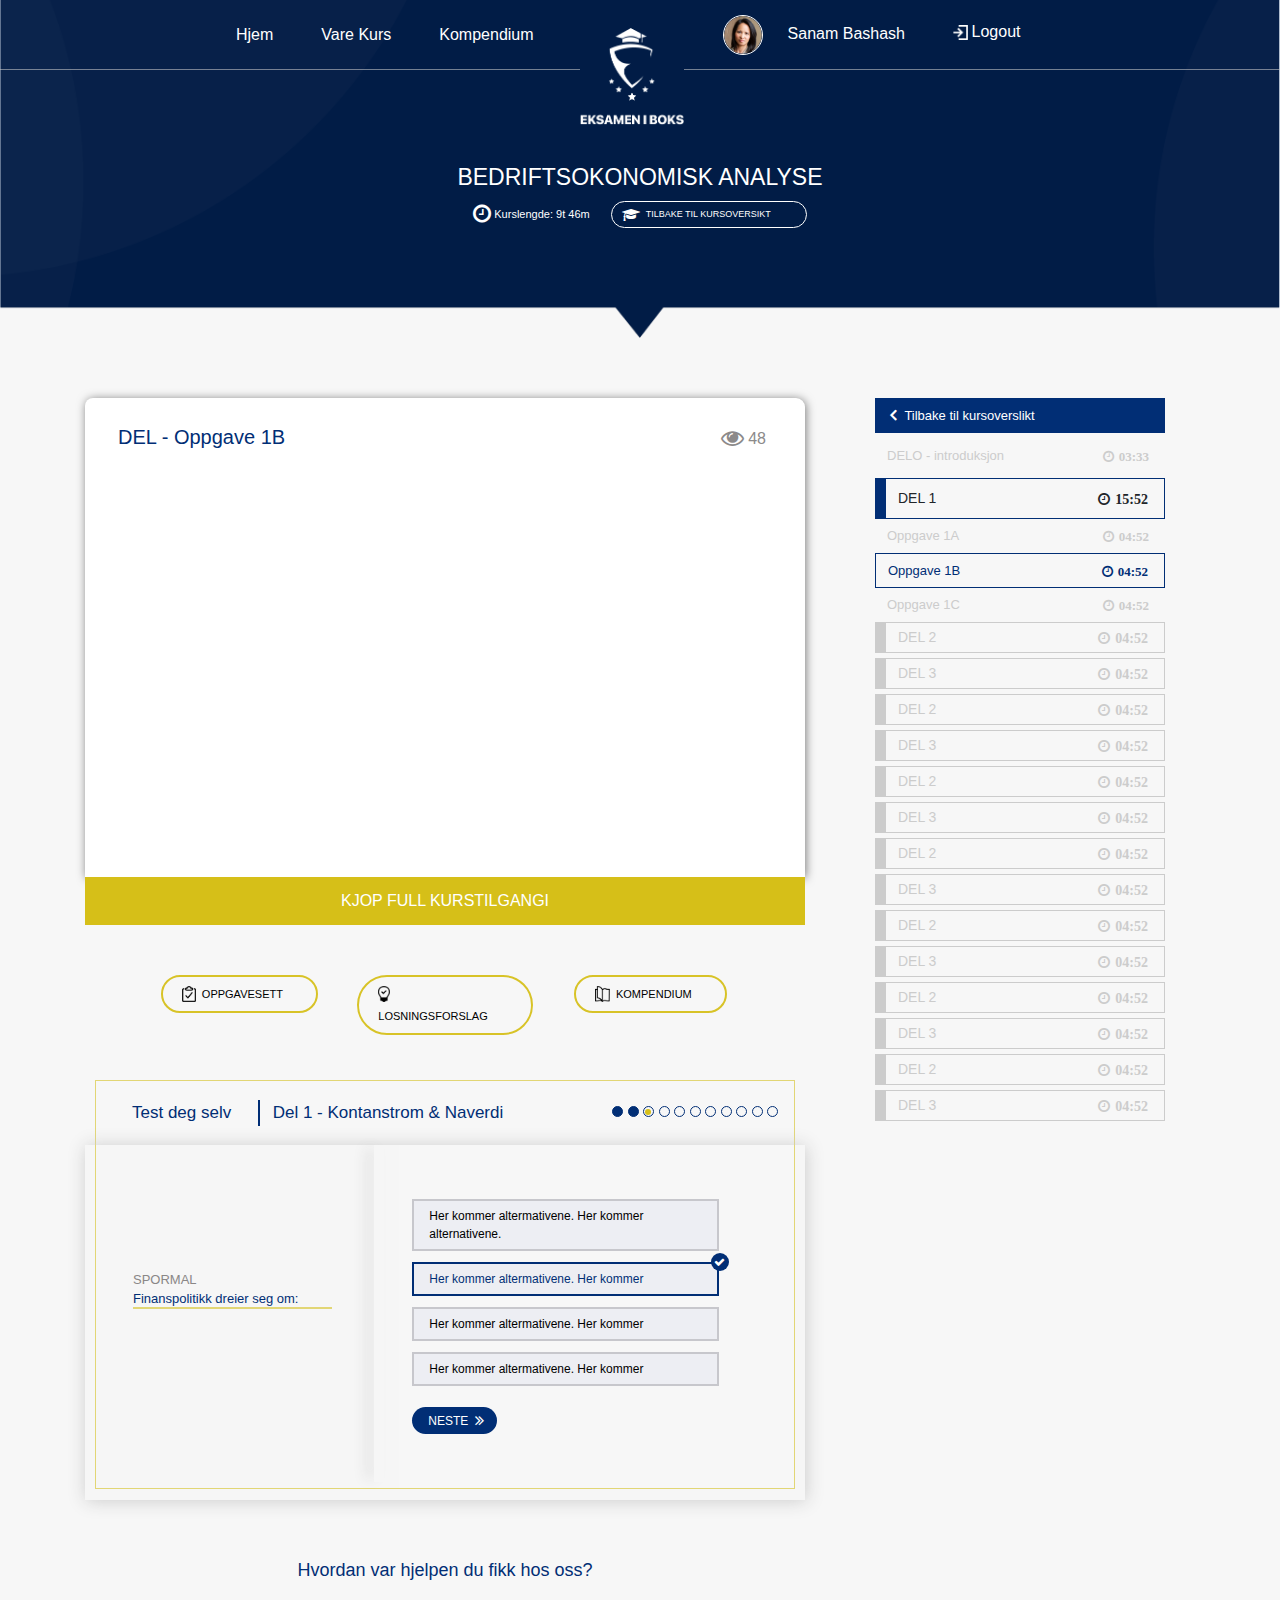
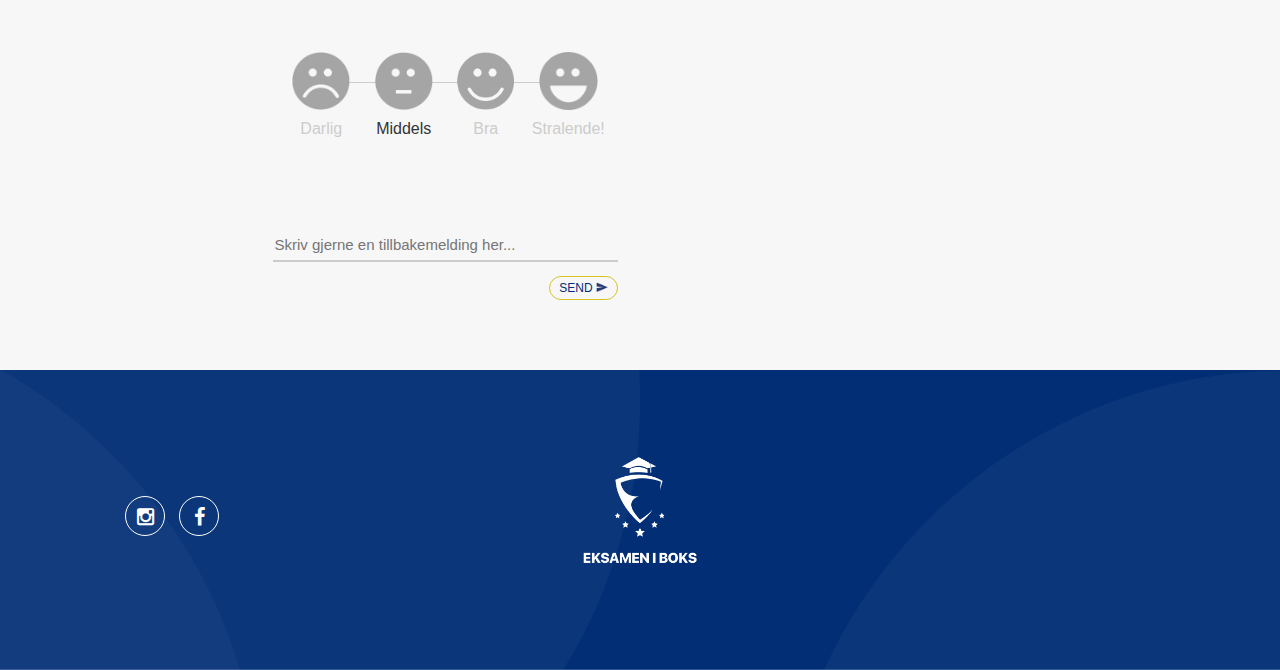
==== commit b59249a3: "Most of the LESS done, couple of bugs left on home page" ====
--- a/course_in_progress.html
+++ b/course_in_progress.html
@@ -9,9 +9,8 @@
 
 	<!-- css -->
 	<link rel="stylesheet" type="text/css" href="css/bootstrap.css">
-	<link rel="stylesheet" type="text/css" href="css/style.css">
 	<link rel="stylesheet" type="text/css" href="css/font-awesome.css">
-
+    <link rel="stylesheet" type="text/css" href="css/style.less.css">
 </head>
 <body>
 
--- a/css/style.less.css
+++ b/css/style.less.css
@@ -0,0 +1,1812 @@
+body {
+  background: #f7f7f7 !important;
+}
+/******* Header *******/
+.nav-bg {
+  background: url(../images/bg_header.png);
+  background-size: 100% auto;
+  background-position: bottom;
+  background-repeat: no-repeat;
+}
+.navbar-brand {
+  background: #011c46;
+  position: relative;
+  margin-top: 87px;
+}
+.navbar img {
+  height: 100px;
+}
+.navigation-head {
+  height: 70px;
+  border-bottom: 1px solid #cccccc91;
+}
+.navigation-menu-top {
+  position: relative;
+  left: 10%;
+}
+.navigation-menu-top li {
+  margin-left: 32px;
+}
+.navigation-menu-top li a {
+  color: #fff !important;
+}
+.navigation-menu-bottom {
+  position: relative;
+  right: 15%;
+}
+.navigation-menu-bottom li {
+  margin-left: 32px;
+}
+.navigation-menu-bottom li a {
+  color: #fff !important;
+}
+.navigation-menu-bottom li:nth-child(2) {
+  margin-top: 5px;
+}
+.nav-white-bg {
+  background: #fff;
+  position: fixed !important;
+  width: 100%;
+  box-shadow: 0px 4px 19px #ccc;
+  z-index: 999;
+  transition: color 1s ease 0s;
+  height: 90px !important;
+}
+.nav-white-bg .navbar-nav li a {
+  color: #012e75 !important;
+  font-weight: 500;
+}
+.nav-white-bg .default-logo {
+  display: none;
+}
+.nav-white-bg .navbar-brand {
+  background: transparent;
+  margin-top: 0 !important;
+}
+.nav-white-bg .stiky-logo {
+  display: block !important;
+  height: 60px;
+}
+navbar-nav li a {
+  text-transform: uppercase;
+  font-size: 13px;
+}
+/********* Fix Navbar ***********/
+.stiky-logo {
+  display: none;
+}
+.align-font {
+  padding: 94px 0;
+  color: #fff;
+}
+.align-font h3 {
+  font-size: 23px;
+  text-transform: uppercase;
+  font-weight: 400;
+}
+.align-font p {
+  font-size: 11px;
+}
+.align-font p .fa-clock-o {
+  font-size: 21px;
+  position: relative;
+  top: 3px;
+}
+.align-font p .btn {
+  background: transparent;
+  border: 1px solid #fff;
+  font-size: 9px;
+  border-radius: 24px;
+  margin-left: 18px;
+  text-transform: uppercase;
+  padding-right: 35px;
+  padding-left: 34px;
+}
+.align-font p span {
+  font-size: 14px;
+  position: absolute;
+  margin-top: 0px;
+  margin-left: -24px;
+}
+.logout-icon {
+  max-height: 15px;
+  margin-right: 4px;
+}
+.user-image img {
+  max-height: 40px;
+  margin-right: 20px;
+  border: 1px solid #fff;
+  border-radius: 100%;
+}
+/********* Home Page ***********/
+.home-bg {
+  background: linear-gradient(rgba(0, 0, 0, 0.68), rgba(0, 0, 0, 0.68)) 0% 0% / cover, url(../images/homebg.png);
+  background-size: 100% auto;
+  padding-bottom: 50px;
+}
+.home .navigation-head {
+  height: 70px;
+  border-bottom: 1px solid #cccccc91;
+}
+.banner-headings {
+  list-style: none;
+  margin: 0;
+  padding: 0;
+  margin-top: 120px;
+}
+.banner-headings li {
+  font-size: 18px;
+  display: inline-block;
+  color: #fff;
+  text-transform: uppercase;
+  margin: 4px 4px;
+}
+.banner-headings li:nth-child(1) {
+  height: 25px;
+  border-right: 2px solid #cccccc8c;
+  padding-right: 11px;
+}
+.banner-headings li:nth-child(2) {
+  height: 25px;
+  border-right: 2px solid #cccccc8c;
+  padding-right: 11px;
+}
+.banner-headings li:nth-child(4) {
+  height: 25px;
+  border-right: 2px solid #cccccc8c;
+  padding-right: 11px;
+}
+.banner-title {
+  text-align: center;
+  color: #d6bf18;
+  text-transform: uppercase;
+  font-size: 14px;
+  margin: 10px 0;
+  margin-bottom: 70px;
+}
+.banner-register-title {
+  margin: 65px 15px;
+}
+.banner-register-title p {
+  color: #fff;
+  text-transform: uppercase;
+  border-bottom: 1px solid #d6bf18;
+  font-size: 17px;
+  padding-bottom: 8px;
+}
+.banner-register-title .btn-link {
+  padding: 0;
+  background: #d6bf18;
+  color: #fff;
+  border-radius: 0px;
+  line-height: 0px;
+  text-transform: uppercase;
+  font-size: 13px;
+  padding-right: 17px;
+}
+.banner-register-title .btn-link i {
+  border-right: 1px solid #fff;
+  padding: 6px 10px;
+  margin-right: 7px;
+}
+.b4-colum {
+  padding: 0 78px;
+}
+.b4-colum p {
+  color: #fff;
+  font-size: 12px;
+  text-transform: uppercase;
+}
+.b4-colum img {
+  margin-bottom: 20px;
+  height: 40px;
+}
+.banner-col4 .col-md-4:nth-child(2) {
+  border-left: 1px solid #ccc;
+  border-right: 1px solid #ccc;
+}
+/********* Section 01 Home ***********/
+.mid-section-01 {
+  background: url(../images/bg_content_area.png);
+  height: auto;
+  box-shadow: inset 6px -25px 27px #bdbdbd;
+  padding: 100px 0px;
+}
+.section-01-content h3 {
+  font-size: 21px;
+  color: #012E75;
+  margin-bottom: 30px;
+}
+.section-01-content p {
+  font-size: 20px;
+  color: #333333;
+  line-height: 32px;
+  margin-bottom: 29px;
+}
+.section-01-boxes {
+  background: #fff;
+  padding: 21px 40px;
+  border-radius: 15px;
+  box-shadow: 1px 1px 19px #ccc;
+  height: 190px;
+  margin: 0 10px;
+}
+.section-01-space {
+  margin-top: 50px;
+}
+.aret-01 {
+  font-size: 18px;
+  text-align: center;
+  color: #012E75;
+  margin-bottom: 0px;
+}
+.s3-star {
+  list-style: none;
+  margin: 0;
+  padding: 0;
+  text-align: center;
+}
+.s3-star li {
+  display: inline-block;
+}
+.s3-star li i {
+  font-size: 10px;
+  color: #d6bf18;
+}
+.content-list-01 {
+  list-style: none;
+  margin: 0;
+  padding: 0;
+  margin-top: 5px;
+}
+.content-list-01 li {
+  font-size: 11px;
+  color: #000;
+  margin-bottom: 5px;
+  font-weight: 500;
+}
+.content-list-01 li i {
+  font-size: 8px;
+  color: #d6bf18;
+  margin-right: 2px;
+  position: relative;
+  top: -1px;
+}
+.content-list-01 li:last-child {
+  color: #ccc;
+}
+.content-list-01 li:last-child i {
+  color: #ccc;
+}
+.content-list-01 li:last-child(4) {
+  color: #ccc;
+}
+.content-list-01 li:last-child(4) i {
+  color: #ccc;
+}
+.bottomBox-sec01 {
+  border: 1px solid #D6BF18;
+  border-radius: 10px;
+  margin: 20px 10px;
+}
+.bottomBox-sec01 h3 {
+  background: #D6BF18;
+  font-size: 13px;
+  text-transform: uppercase;
+  text-align: center;
+  padding: 9px 0;
+  color: #fff;
+  border-radius: 8px 8px 0px 0px;
+  margin: 0;
+}
+.bottomBox-sec01-caption {
+  padding: 10px 30px;
+}
+.bottomBox-sec01-caption ul {
+  list-style: none;
+  margin: 0;
+  padding: 0;
+}
+.bottomBox-sec01-caption ul li {
+  color: #ccc;
+  font-size: 11px;
+  margin-bottom: 5px;
+}
+.bottomBox-sec01-caption ul li i {
+  color: #ccc;
+  font-size: 7px;
+  position: relative;
+  top: -2px;
+}
+.content-circle-price {
+  position: absolute;
+  top: -24px;
+  width: 70px;
+  height: 70px;
+  border-radius: 100%;
+  background-image: linear-gradient(#69c9b8, #7BCFA6, #e7f59b);
+  right: -16px;
+}
+.bg-2rT {
+  background-image: linear-gradient(#83d9fd, #ab95fc, #ab95fc);
+}
+.bg-3rT {
+  background-image: linear-gradient(#49e1ed, #357fb8, #357fb8);
+}
+.price-box {
+  font-size: 13px;
+  text-align: center;
+  background: #fff;
+  width: 50px;
+  height: 50px;
+  border-radius: 27px;
+  position: relative;
+  top: 10px;
+  left: 10px;
+  padding: 14px 13px;
+  text-decoration: line-through;
+  color: #d6bf18;
+}
+.contentfb-btn .btn-link {
+  font-weight: 600;
+  margin-top: 30px;
+  border: 1px solid #D6BF18;
+  font-size: 14px;
+  color: #012e75;
+  border-radius: 7px;
+  padding-right: 25px;
+  padding-left: 27px;
+}
+.contentfb-btn .btn-link i {
+  font-size: 22px;
+  position: absolute;
+  margin-left: -17px;
+}
+/********* Section 02 Home ***********/
+.mid-section-02 {
+  background: url(../images/bg_content_area.png);
+  height: auto;
+  padding-top: 80px;
+  padding-bottom: 200px;
+}
+.mid-section-02:after {
+  position: absolute;
+  content: '';
+  background: url(../images/star_rising2.png);
+  width: 200px;
+  height: 100px;
+  background-repeat: no-repeat;
+  margin-top: 8px;
+  right: 11%;
+}
+.section-02-content h3 {
+  font-size: 21px;
+  color: #012E75;
+  margin-bottom: 30px;
+}
+/* Carousel */
+.space-top-testimonial {
+  margin-top: 80px;
+}
+.space-top-testimonial .col-sm-4 {
+  padding: 0;
+}
+.space-top-testimonial .active {
+  transform: scale(1.2);
+  z-index: 99;
+  position: relative;
+  box-shadow: 1px 1px 20px #000000cf;
+}
+.testimonial-s1 img {
+  height: 400px;
+  width: 100%;
+}
+.testimonial1-caption {
+  position: absolute;
+  background: #ffffffd9;
+  padding: 39px 38px;
+  padding-bottom: 12px !important;
+  bottom: 29px;
+  margin-right: 17px;
+  margin-left: 14px;
+}
+.testimonial1-caption h3 {
+  margin: 0;
+  font-size: 15px;
+  color: #012661;
+  text-transform: uppercase;
+}
+.testimonial1-caption p {
+  text-align: left;
+  font-size: 11px;
+  line-height: 19px;
+  padding-top: 14px;
+  font-weight: 500;
+  margin-bottom: 0;
+}
+.star-lsit-testimonial {
+  margin: 0;
+  padding: 0;
+  border-top: 1px solid #d6bf18;
+  margin-top: 15px;
+}
+.star-lsit-testimonial li {
+  display: inline-block;
+  margin: 0 2px;
+}
+.star-lsit-testimonial li i {
+  color: #d6bf18;
+  font-size: 12px;
+  margin-top: 13px;
+}
+.stars-img:before {
+  position: absolute;
+  content: '';
+  background: url(../images/star_rising.png);
+  width: 200px;
+  height: 100px;
+  background-repeat: no-repeat;
+  left: 20%;
+  margin-top: -38px;
+}
+/********* Section 03 Home ***********/
+.mid-section-03 {
+  background: #012e75;
+}
+.topspace-section03 {
+  margin-top: 50px;
+}
+.bg-img-section-03 {
+  background: linear-gradient(rgba(0, 0, 0, 0.18), rgba(0, 0, 0, 0.08)) 0% 0% / cover, url(../images/section-03bg.png);
+  padding: 130px 0px;
+  width: 100%;
+  background-size: cover ;
+}
+.bg-img-section-03:before {
+  position: absolute;
+  content: '';
+  background: linear-gradient(rgba(0, 0, 0, 0.38), rgba(0, 0, 0, 0.6)) 0% 0% / cover, url(../images/laptop_person.png);
+  width: 300px;
+  height: 305px;
+  background-repeat: no-repeat;
+  left: 10%;
+  margin-top: 92px;
+}
+.section-let-box-03 {
+  margin: 0 25px;
+  background: rgba(255, 255, 255, 0.84);
+  padding: 82px 34px;
+  border-radius: 16px;
+  box-shadow: 1px 1px 20px #00000078;
+}
+.section-let-box-03 h3 {
+  font-size: 20px;
+  color: #012E75;
+}
+.section-let-box-03 p {
+  font-size: 14px;
+  color: #000;
+  line-height: 25px;
+  margin-bottom: 0;
+  padding-top: 14px;
+}
+.section-let-box-03:before {
+  position: absolute;
+  content: '';
+  background: url(../images/star_rising.png);
+  width: 200px;
+  height: 100px;
+  left: -25px;
+  top: -95px;
+  background-repeat: no-repeat;
+}
+.section-right-box-03 {
+  margin: 0px 30px;
+}
+.section-right-box-03 p {
+  color: #fff;
+  font-size: 16px;
+  margin-bottom: 5px;
+  line-height: 30px;
+}
+.left-border-paragraph {
+  border-left: 1px solid #D6BF18;
+  padding-left: 13px;
+  position: relative;
+  left: -13px;
+  margin-bottom: 20px !important;
+}
+/********* Section 04 Home ***********/
+.mid-section-04 {
+  background: url(../images/bg_content_area.png);
+  padding: 100px 0px;
+}
+.faq-title h3 {
+  font-size: 21px;
+  text-align: center;
+  color: #012E75;
+  margin-bottom: 50px;
+}
+.faq-title h3:before {
+  position: absolute;
+  content: '';
+  background: #D6BF18;
+  height: 2px;
+  width: 5%;
+  margin: 29px -20px;
+}
+.card {
+  border: none;
+  background: none !important;
+}
+.card-header {
+  border: 1px solid #dd9f14;
+  border-radius: 40px !important;
+  margin-bottom: 13px;
+  background: transparent;
+  text-align: center;
+}
+.card-header .mb-0[aria-expanded=true] {
+  color: #fff;
+  background: #012E75 !important;
+}
+.card a {
+  font-size: 16px;
+  color: #333 !important;
+  font-weight: 100;
+  text-decoration: none;
+}
+/********* Title Bar ***********/
+.section01-bg {
+  background: url(../images/bg_content_area.png);
+  width: 100%;
+  background-size: 100% auto;
+  padding-bottom: 80px;
+}
+.title-bar {
+  padding: 43px 0;
+}
+.title-bar p {
+  font-size: 16px;
+  margin-bottom: 28px;
+  margin-top: 10px;
+  color: #012e75;
+  text-transform: uppercase;
+  font-weight: 500;
+}
+/******* Section 2 boxes  *******/
+/******** and Progress Bar **********/
+.box-title {
+  text-align: center;
+  font-size: 16px;
+  color: #2c5b93;
+  margin-bottom: 44px;
+  text-transform: uppercase;
+}
+.box-detail {
+  background: #E2EFBF;
+  border-radius: 10px;
+  box-shadow: 1px 1px 15px #00000057;
+  margin: 41px 19px;
+}
+.box-detail-header {
+  background-image: linear-gradient(#E4F1C0, #C9E6C6);
+  text-align: center;
+  padding: 15px 0;
+  color: #011c46;
+  border-radius: 11px 11px 0px 0px;
+}
+.box-detail-header h5 {
+  margin: 0;
+  font-size: 15px;
+}
+.box-detail-body {
+  padding: 30px 20px;
+  background-image: linear-gradient(#A1DC9C, #7BCFA6, #4EBFB1);
+}
+.box-detail-body .clock {
+  font-size: 13px;
+  color: #fff;
+  padding: 5px 0;
+}
+.box-detail-body .btn {
+  font-size: 10px;
+  border-radius: 20px;
+  background: #fff;
+  color: #48BDB3 !important;
+  border: 0;
+  padding: 5px 15px;
+}
+.box-detail-footer {
+  padding-top: 10px;
+  background-image: linear-gradient(#BDE2C9, #B4DFCB);
+  text-align: center;
+  border-radius: 0px 0px 11px 11px;
+}
+.box-detail.progress-bar {
+  background-color: #60C5AD;
+  height: 19px;
+  width: 100%;
+  display: block;
+  text-align: left;
+  -moz-border-radius: 5px;
+  -webkit-border-radius: 5px;
+  border-radius: 1px;
+  -moz-box-shadow: 0 1px 5px #AAE0D7 inset, 0 1px 0 #D6D6D6;
+  -webkit-box-shadow: 0 1px 5px #AAE0D7 inset, 0 1px 0 #D6D6D6;
+  box-shadow: 0 1px 5px #AAE0D7 inset, 0 1px 0 #D6D6D6;
+  box-shadow: inset 0 0 12px #397362;
+}
+.box-detail.progress-bar span {
+  display: inline-block;
+  height: 100%;
+  background-color: #5bbba4;
+  -webkit-transition: width 0.4s ease-in-out;
+  -moz-transition: width 0.4s ease-in-out;
+  -ms-transition: width 0.4s ease-in-out;
+  -o-transition: width 0.4s ease-in-out;
+  transition: width 0.4s ease-in-out;
+}
+.box-detail .stripes span {
+  -webkit-background-size: 30px 30px;
+  -moz-background-size: 30px 30px;
+  background-size: 30px 30px;
+  background-image: -webkit-gradient(linear, left top, right bottom, color-stop(0.25, rgba(230, 244, 138, 0.77)), color-stop(0.25, transparent), color-stop(0.5, transparent), color-stop(0.5, rgba(230, 244, 138, 0.77)), color-stop(0.75, rgba(230, 244, 138, 0.77)), color-stop(0.75, transparent), to(transparent));
+  background-image: -webkit-linear-gradient(135deg, rgba(230, 244, 138, 0.77) 25%, transparent 25%, transparent 50%, rgba(230, 244, 138, 0.77) 50%, rgba(230, 244, 138, 0.77) 75%, transparent 75%, transparent);
+  background-image: -moz-linear-gradient(135deg, rgba(230, 244, 138, 0.77) 25%, transparent 25%, transparent 50%, rgba(230, 244, 138, 0.77) 50%, rgba(230, 244, 138, 0.77) 75%, transparent 75%, transparent);
+  background-image: -ms-linear-gradient(135deg, rgba(230, 244, 138, 0.77) 25%, transparent 25%, transparent 50%, rgba(230, 244, 138, 0.77) 50%, rgba(230, 244, 138, 0.77) 75%, transparent 75%, transparent);
+  background-image: -o-linear-gradient(135deg, rgba(230, 244, 138, 0.77) 25%, transparent 25%, transparent 50%, rgba(230, 244, 138, 0.77) 50%, rgba(230, 244, 138, 0.77) 75%, transparent 75%, transparent);
+  background-image: linear-gradient(135deg, rgba(230, 244, 138, 0.77) 25%, transparent 25%, transparent 50%, rgba(230, 244, 138, 0.77) 50%, rgba(230, 244, 138, 0.77) 75%, transparent 75%, transparent);
+}
+.box-detail .stripes font {
+  position: relative;
+  top: -4px;
+  color: #fff;
+  font-size: 13px;
+  text-align: center;
+  left: 20%;
+}
+.light-progress-bar {
+  background: #2f93c3 !important;
+}
+.light-progress-bar span {
+  background-color: #308fb8 !important;
+  background-image: linear-gradient(135deg, #33daea 25%, transparent 25%, transparent 50%, #33d8e9 50%, #33d6e7 75%, transparent 75%, transparent) !important;
+}
+.dark-progress-bar {
+  background: #9395fa !important;
+}
+.dark-progress-bar span {
+  background-color: #8891e8 !important;
+  background-image: linear-gradient(135deg, #80b9fc 25%, transparent 25%, transparent 50%, #82b5fc 50%, #82b7fc 75%, transparent 75%, transparent) !important;
+}
+.btn-box {
+  position: relative;
+  top: 15px;
+  box-shadow: 2px 2px 5px #0000005c;
+}
+.btn-box:hover {
+  background: #fff !important;
+  cursor: pointer;
+}
+.btn-box .btn {
+  border-radius: 20px;
+  padding: 5px 20px;
+  font-size: 13px;
+}
+.btn-box .btn-outline-primary {
+  background: #2C5B93;
+  color: #fff;
+}
+.btn-box .btn-outline-warning {
+  background: #D6BF18;
+  color: #fff;
+}
+.bg-image-shadow {
+  background: url(../images/bg_shadow.png);
+  margin-bottom: 43px;
+  background-size: 100% 100%;
+}
+.clock span {
+  font-size: 24px;
+  float: left;
+  margin-right: 6px;
+  margin-top: -3px;
+}
+/******* section02 *******/
+.section02-bg {
+  width: 100%;
+  background-size: 100% auto;
+  padding-bottom: 70px;
+}
+.overlay-bg {
+  background: linear-gradient(#f1efef, #f7f7f7), url(../images/bg_content_area.png);
+}
+.btn-light {
+  background: #d6bf18 !important;
+  border-color: #d6bf18 !important;
+  color: #fff !important;
+  font-size: 11px !important;
+  margin-left: 4px;
+  text-transform: uppercase;
+}
+.blue-dark-btn {
+  background: #2c5b93 !important;
+  border-color: #2c5b93 !important;
+  color: #fff !important;
+  font-size: 11px !important;
+  text-transform: uppercase;
+}
+.header-light-bg {
+  background-image: linear-gradient(#8ff1f3, #8ecde0);
+}
+.header-dark-bg {
+  background-image: linear-gradient(#b6d6f7, #b2ddf7);
+}
+.header-silver-bg {
+  background-image: linear-gradient(#d9d9d9, #d9d9d9);
+}
+.body-light-bg {
+  background-image: linear-gradient(#33deec, #2f86bc);
+}
+.body-dark-bg {
+  background-image: linear-gradient(#7dbffc, #909dfc);
+}
+.body-silver-bg {
+  background-image: linear-gradient(#c6c6c6, #acacac);
+}
+.footer-dark-bg {
+  background-image: linear-gradient(#c6bbf6, #bfc7f7);
+}
+.footer-silver-bg {
+  background-image: linear-gradient(#d9d9d9, #d7d7d7);
+}
+.bg-light-footer {
+  background-image: linear-gradient(#8dc9dd, #8cb3d1);
+}
+.play-icon {
+  font-size: 10px !important;
+  margin: 0px 4px;
+  position: relative;
+  top: -1px;
+}
+.boxes-space .box-detail {
+  margin: 68px 24px !important;
+}
+/******* Boxes Section *******/
+.boxes-section-bg {
+  background: url(../images/bg_content_area.png);
+  width: 100%;
+  background-size: 100% auto;
+  padding-top: 70px;
+  padding-bottom: 40px;
+}
+.boxes-title-border:after {
+  position: absolute;
+  content: '';
+  background: #e1d36d;
+  height: 2px;
+  width: 58px;
+  margin-top: 23px;
+  margin-left: -54px;
+}
+.white-bg-header {
+  background: #fff;
+}
+.grey-footer-bg {
+  background: #e5e5e5;
+}
+.btn-light-large {
+  text-transform: uppercase;
+  background-image: linear-gradient(#92d79f, #56c2af);
+  padding: 7px 26px !important;
+  border: transparent !important;
+  color: #ffff !important;
+  font-size: 13px !important;
+  font-weight: 500 !important;
+}
+.btn-light-large i {
+  margin-left: 6px;
+  font-size: 15px;
+  position: relative;
+  top: 1px;
+}
+.remove-box-shadow {
+  box-shadow: none !important;
+}
+.dark-blue-bg {
+  background-image: linear-gradient(#31b8d7, #2e7bb6);
+}
+.lightdark-blue-bg {
+  background-image: linear-gradient(#7fbcfc, #9792fb);
+}
+/******* Login Screen *******/
+.login-bg-section {
+  background: url(../images/bg_content_area.png);
+  width: 100%;
+  background-size: 100% auto;
+}
+.form-box {
+  background: #fff;
+  width: 100%;
+  padding: 76px 96px;
+  height: 480px;
+  box-shadow: 1px 1px 32px #ccc;
+  border-radius: 10px;
+}
+.form-box .left-box-img img {
+  position: relative;
+  top: 24%;
+  left: 20%;
+}
+.space-boxes-checked {
+  position: relative;
+  top: 57px;
+  left: 85px;
+}
+.space-boxes-checked h3 {
+  font-size: 18px;
+  color: #2b5d95;
+  margin-bottom: 20px;
+}
+.checkbox input[type="checkbox"],
+input[type="radio"] {
+  border: 0;
+  clip: rect(0 0 0 0);
+  height: 1px;
+  margin: -1px;
+  overflow: hidden;
+  padding: 0;
+  position: absolute;
+  width: 1px;
+}
+.checkbox label:before {
+  content: "";
+  display: inline-block;
+  width: 17px;
+  height: 17px;
+  margin-right: 0.5em;
+  vertical-align: -3px;
+  border: 1px solid #ccc;
+  padding: 0.12em;
+  background-color: transparent;
+  background-clip: content-box;
+  transition: all 0.2s ease;
+  border-radius: 11px;
+}
+.checkbox label {
+  margin-right: 1em;
+  position: relative;
+  margin-bottom: 15px;
+  color: #555555;
+  font-size: 14px;
+  font-weight: 500;
+}
+.left-space-label {
+  margin: 4px 23px;
+}
+.checkbox label:after {
+  border-right: 3px solid #000000;
+  border-top: 3px solid #000000;
+  content: "";
+  height: 20px;
+  left: 4px;
+  position: absolute;
+  top: 11px;
+  transform: scaleX(-1) rotate(135deg);
+  transform-origin: left top;
+  width: 7px;
+  display: none;
+}
+.checkbox input:hover + label:before {
+  border-color: #3dbfef;
+}
+.checkbox input:checked + label:before {
+  border-color: #ccc;
+}
+.checkbox input:disabled + label {
+  border-color: #d2d2d2;
+  color: #d2d2d2;
+}
+.checkbox input:disabled + label:before {
+  border-color: #d2d2d2;
+}
+.checkbox input:not([disabled]):checked + label:after {
+  -moz-animation: check 0.8s ease 0s running;
+  -webkit-animation: check 0.8s ease 0s running;
+  animation: check 0.8s ease 0s running;
+  display: block;
+  width: 7px;
+  height: 20px;
+  border-color: #17cc31;
+}
+.checkbox input:disabled:checked + label:after {
+  border-color: #d2d2d2;
+  display: block;
+}
+.select {
+  position: relative;
+  display: inline-block;
+  width: 100%;
+  max-width: 300px;
+  margin-bottom: 15px;
+  margin-top: 10px;
+}
+.select select {
+  display: inline-block;
+  width: 100%;
+  padding: 13px 15px;
+  cursor: pointer;
+  color: #333;
+  border: 1px solid #d6bf18;
+  border-radius: 40px;
+  appearance: none;
+  -webkit-appearance: none;
+  -moz-appearance: none;
+  font-size: 15px;
+  outline: none;
+}
+.select select option {
+  background: #fff;
+  color: #333 !important;
+  font-weight: 500;
+}
+.select select::-ms-expand {
+  display: none;
+}
+.select_arrow {
+  position: absolute;
+  top: calc(43%);
+  right: 24px;
+  width: 9px;
+  height: 14px;
+  pointer-events: none;
+  background: url(../images/updown.png);
+  background-size: contain;
+}
+.select select:hover + .select_arrow,
+.select select:focus + .select_arrow {
+  border-top-color: #000;
+  -moz-appearance: none !important;
+}
+@-moz-keyframes check {
+  0% {
+    height: 0;
+    width: 0;
+  }
+  25% {
+    height: 0;
+    width: 7px;
+  }
+  50% {
+    height: 20px;
+    width: 7px;
+  }
+}
+@-webkit-keyframes check {
+  0% {
+    height: 0;
+    width: 0;
+  }
+  25% {
+    height: 0;
+    width: 7px;
+  }
+  50% {
+    height: 20px;
+    width: 7px;
+  }
+}
+@keyframes check {
+  0% {
+    height: 0;
+    width: 0;
+  }
+  25% {
+    height: 0;
+    width: 7px;
+  }
+  50% {
+    height: 20px;
+    width: 7px;
+  }
+}
+.b4-btn {
+  display: -webkit-box !important;
+  border: 2px solid #d8cc72 !important;
+  text-transform: uppercase !important;
+  font-weight: bold !important;
+  font-size: 15px !important;
+  padding: 3px 13px !important;
+  border-radius: 10px !important;
+  color: #2b5d95 !important;
+  margin: 5px 21px;
+}
+.b4-btn img {
+  margin-left: 10px;
+  margin-top: -4.6px;
+}
+.b4-btn:hover {
+  text-decoration: none !important;
+}
+/******* Registered *******/
+.register-bg-section {
+  background: url(../images/bg_content_area.png);
+  width: 100%;
+  background-size: 100% auto;
+  padding-top: 70px;
+  padding-bottom: 70px;
+}
+.register-box-bg {
+  background: #fff;
+  width: 100%;
+  padding: 76px 96px;
+  height: 480px;
+  box-shadow: 1px 1px 32px #ccc;
+}
+.reg1 img {
+  height: 26px;
+}
+.reg1 h3 {
+  text-transform: uppercase;
+  font-size: 20px;
+  margin: 10px 0;
+}
+.register-box-space {
+  margin-top: 80px;
+}
+.btn-float {
+  margin-top: 30px;
+  position: relative;
+  left: 17px;
+  float: right;
+}
+.nav-tabs-sec {
+  border-bottom: transparent !important;
+  margin-top: -21px;
+  position: relative;
+  z-index: 9999;
+}
+.nav-tabs-sec li {
+  background: #fff;
+  border-radius: 28px;
+  margin: 0 3px;
+  border: 1px solid #ccc;
+}
+.nav-tabs-sec li .active {
+  background: #fff;
+  border-radius: 28px;
+}
+/******* Bedriftsokonomisk Analyse *******/
+.left-main-section {
+  margin-top: 60px;
+  margin-bottom: 30px;
+  margin-right: 10px;
+}
+.video-section {
+  background: #fff;
+  box-shadow: 1px 1px 10px #00000080;
+  border-radius: 8px 9px 0px 0px;
+}
+.video-section h3 {
+  margin: 27px 33px;
+  font-size: 20px;
+  color: #012e75;
+}
+.video-section p {
+  float: right;
+  margin: 26px 39px;
+  font-size: 16px;
+  color: #8c8a8a;
+}
+.video-section p i {
+  font-size: 23px;
+  position: relative;
+  top: 2px;
+}
+.video-box {
+  line-height: 0;
+}
+.video-title {
+  background: #d6bf18;
+  color: #fff;
+  text-transform: uppercase;
+  font-size: 16px;
+  font-weight: 400;
+  padding: 12px 0;
+  margin-bottom: 50px;
+}
+.course_overview_video_title {
+  padding: 22px 0;
+  margin-top: 20px;
+  font-weight: bold;
+  font-size: 20px;
+  border: 1px solid #fff;
+  outline: 1px solid #fff;
+  outline-offset: -11px;
+}
+.btn-colum {
+  margin: 45px 67px;
+}
+.btn-manage .btn-link:hover {
+  color: #000000;
+  text-decoration: none;
+}
+.btn-manage .btn-link {
+  border: 2px solid #d8c327;
+  color: #000000;
+  font-size: 11px;
+  text-transform: uppercase;
+  font-weight: 500;
+  border-radius: 36px;
+  text-align: left;
+  padding: 6px 19px;
+  padding-right: 33px;
+  line-height: 22px;
+}
+.btn-manage .btn-link img {
+  height: 16px;
+  margin-right: 3px;
+  position: relative;
+  top: -2px;
+}
+.border-section {
+  margin-top: 30px;
+}
+.darkBorder {
+  border-top: 1px solid #e2d675;
+  border-left: 1px solid #e2d675;
+  border-right: 1px solid #e2d675;
+  margin: 0 10px;
+}
+.headings-list {
+  list-style: none;
+  margin: 0;
+  padding: 19px 25px;
+}
+.headings-list li {
+  display: inline-block;
+  font-size: 17px;
+  font-weight: 500;
+  margin: 0 11px;
+  color: #012e75;
+}
+.headings-list li:nth-child(2) {
+  border-left: 2px solid #012e75;
+  padding-left: 13px;
+}
+.persontage-dots {
+  list-style: none;
+  margin: 19px 16px;
+  padding: 0;
+  float: right;
+}
+.persontage-dots li {
+  border: 1px solid #012e75;
+  width: 11px;
+  height: 11px;
+  display: inline-block;
+  border-radius: 18px;
+}
+.dark-dot {
+  background: #012e75;
+}
+.orange-dot:before {
+  background: #d6bf18;
+  position: absolute;
+  content: '';
+  width: 6px;
+  height: 6px;
+  border-radius: 12px;
+  margin: 1.7px 1px;
+}
+.innerBox {
+  background: #f6f6f6;
+  box-shadow: 1px 1px 17px #ccc;
+  padding-bottom: 1px;
+  margin-bottom: 60px;
+}
+.innerBox-border {
+  border-top: transparent !important;
+  border: 1px solid #e2d675;
+  margin: 0 10px;
+  margin-bottom: 10px;
+}
+.titlebox {
+  padding: 122px 37px;
+}
+.titlebox span {
+  font-size: 13px;
+  text-transform: uppercase;
+  font-weight: 400;
+  color: #8a8787;
+}
+.titlebox h3 {
+  font-size: 13px;
+  color: #012e75;
+  border-bottom: 2px solid #e2d675;
+}
+.lef-shadow {
+  background: #f7f7f7;
+  padding-left: 13px;
+  padding-top: 54px;
+  padding-right: 75px;
+  padding-bottom: 54px;
+}
+.select-list {
+  list-style: none;
+  margin: 0;
+  padding: 0;
+}
+.select-list li {
+  background: #edeef3;
+  border: 2px solid #c7c7cc;
+  padding: 6px 15px;
+  font-size: 12px;
+  margin-bottom: 11px;
+  color: #000;
+  font-weight: 500;
+}
+.btn-list {
+  background: #012e75;
+  color: #fff;
+  text-transform: uppercase;
+  border: transparent;
+  padding: 4px 16px;
+  font-size: 12px;
+  font-weight: 500;
+  border-radius: 28px;
+  margin-top: 10px;
+}
+.btn-list i {
+  font-size: 16px;
+  position: relative;
+  left: 3px;
+  top: 0.7px;
+}
+.titlebox:after {
+  position: absolute;
+  content: '';
+  width: 10px;
+  height: 337px;
+  top: 0px;
+  right: 0;
+  box-shadow: -9px 0px 14px -3px #ccc;
+}
+.slogan-text {
+  font-size: 18px;
+  color: #012e75;
+  margin-bottom: 30px;
+}
+/******* List Section *******/
+.alllist-section:before {
+  position: absolute;
+  content: '';
+  width: 100%;
+  height: 102.4%;
+  left: 8px;
+  top: -38px;
+  box-shadow: -23px 0px 23px #cccccc61 61;
+  background: #f7f7f7;
+  z-index: -1;
+}
+.right-shadow-allist:before {
+  box-shadow: none !important;
+}
+.right-shadow-allist:after {
+  position: absolute;
+  content: '';
+  width: 100%;
+  height: 103.4%;
+  top: -38px;
+  box-shadow: 22px 0px 23px #cccccc61;
+  background: #f7f7f7;
+  z-index: -1;
+  left: -18px;
+}
+.alllist-section {
+  margin: 60px 30px;
+}
+.alllist-section ul {
+  list-style: none;
+  margin: 0;
+  padding: 0;
+}
+.alllist-section ul li.active-title {
+  background: #012e75;
+  color: #fff;
+  padding: 7px 15px;
+  font-size: 13px;
+}
+.alllist-section ul li.active-title i {
+  font-size: 18px;
+  font-weight: bold;
+  margin-right: 5px;
+  position: relative;
+  top: 1px;
+}
+.alllist-section ul li span {
+  float: right;
+  margin-right: 4px;
+  position: relative;
+  top: 4px;
+}
+.alllist-section ul li span b {
+  margin-left: 5px;
+}
+.alllist-section ul li:nth-child(2) {
+  color: #ccc;
+  padding: 13px 12px;
+  font-size: 13px;
+}
+.alllist-section ul li.activated {
+  font-size: 14px;
+  border: 1px solid #012e75;
+  padding: 9px 12px;
+  border-left: 11px solid #012e75;
+}
+.alllist-section ul li:nth-child(4) {
+  color: #ccc;
+  padding: 7px 12px;
+  font-size: 13px;
+}
+.alllist-section ul li:nth-child(5) {
+  color: #012e75;
+  padding: 7px 12px;
+  font-size: 13px;
+  border: 1px solid #012e75;
+}
+.alllist-section ul li:nth-child(6) {
+  color: #ccc;
+  padding: 7px 12px;
+  font-size: 13px;
+}
+.alllist-section ul li:nth-child(7) {
+  color: #ccc;
+  padding: 7px 12px;
+  font-size: 13px;
+}
+.alllist-section ul li.light-bg-list {
+  font-size: 14px;
+  border: 1px solid #ccc;
+  padding: 4px 12px;
+  border-left: 11px solid #ccc;
+  margin-bottom: 5px;
+  color: #ccc;
+}
+.select-list li.active {
+  border: 2px solid #012e75;
+  color: #012e75;
+}
+.select-list li.active:before {
+  content: "\f00c";
+  font-family: FontAwesome;
+  font-style: normal;
+  font-weight: normal;
+  text-decoration: inherit;
+  color: #fff;
+  font-size: 11px;
+  position: absolute;
+  right: 80px;
+  margin-top: -17px;
+  background: #012e75;
+  width: 18px;
+  height: 18px;
+  text-align: center;
+  border-radius: 19px;
+  padding: 2px 1px;
+}
+.select-list li:hover {
+  cursor: pointer;
+}
+.stepimg .step-icons {
+  list-style: none;
+  margin: 70px 0;
+  padding: 0;
+  text-align: center;
+}
+.stepimg .step-icons li {
+  display: inline-block;
+}
+.stepimg .step-icons li img {
+  height: 58px;
+  margin: 0 10px;
+}
+.stepimg .step-icons li p {
+  line-height: 37px;
+  color: #ccc;
+}
+.form-section {
+  margin-top: 50px;
+  margin-bottom: 70px;
+}
+.form-section input {
+  width: 100%;
+  border-top: transparent;
+  border-left: transparent;
+  border-right: transparent;
+  border-bottom: 2px solid #ccc;
+  background: transparent;
+  font-size: 15px;
+  color: #ccc;
+  margin-bottom: 14px;
+  padding-bottom: 4px;
+}
+.btnsend img {
+  position: relative;
+  top: -2px;
+  height: 10px;
+}
+.btnsend {
+  font-weight: 500;
+  background: transparent;
+  border: 1px solid #d8c327;
+  padding: 2px 9px;
+  border-radius: 28px;
+  text-transform: uppercase;
+  font-size: 12px;
+  color: #012e75;
+  float: right;
+}
+.btnsend:focus {
+  outline: none !important;
+}
+.form-section input:focus {
+  outline: none !important;
+}
+.step-icons li:hover {
+  cursor: pointer;
+}
+.step-icons li.active p {
+  color: #333;
+  font-weight: 500 !important;
+}
+.step-icons:before {
+  position: absolute;
+  content: '';
+  background: #ccc;
+  width: 38%;
+  height: 1px;
+  margin: 30px 14px;
+  z-index: -1;
+}
+/******* Footer *******/
+.footer-bg {
+  background: url(../images/footer.png);
+  height: 300px;
+  padding-top: 126px;
+  background-size: 100% auto;
+  background-repeat: no-repeat;
+  width: 100%;
+}
+.footer-social {
+  list-style: none;
+}
+.footer-social li {
+  display: inline-block;
+  margin-right: 10px;
+}
+.footer-social li a i {
+  color: #fff;
+  width: 40px;
+  height: 40px;
+  border-radius: 100%;
+  border: 1px solid #fff;
+  text-align: center;
+  font-size: 20px;
+  padding: 10px 0;
+}
+.footer-heading p {
+  color: #fff;
+  text-transform: uppercase;
+  font-size: 11px;
+  text-align: center;
+}
+.footer-logo img {
+  height: 110px;
+  position: relative;
+  top: -39px;
+}
+/******* Media Query ***********/
+@media (min-width: 320px) and (max-width: 480px) {
+  .nav-white-bg {
+    position: inherit !important;
+  }
+  .title-bar .triangularline {
+    width: 100%;
+  }
+  .nav-bg {
+    background-size: cover;
+  }
+  .nav-bg .navigation-head {
+    height: auto !important;
+  }
+  .navbar-brand img {
+    top: 0 !important;
+  }
+  .navbar-brand {
+    margin-top: 10px;
+    left: 10;
+    background: transparent !important;
+  }
+  .align-font {
+    padding: 26px 0;
+    color: #fff;
+  }
+  .footer-bg {
+    height: auto;
+    background-size: auto;
+    padding-top: 18px;
+  }
+  .footer-logo img {
+    margin: 29px 0 !important;
+    top: 0;
+  }
+  .footer-social {
+    list-style: none;
+    text-align: center;
+    margin: 0;
+    padding: 0;
+  }
+  .navigation-menu-top li {
+    margin-left: 0px;
+    border-bottom: 1px solid #ccc;
+  }
+  .navigation-menu-top li a {
+    color: #fff !important;
+  }
+  .navigation-menu-top {
+    position: relative;
+    left: 0 !important;
+  }
+  .navigation-menu-bottom {
+    position: relative;
+    right: 0 !important;
+  }
+  .navigation-menu-bottom li {
+    margin-left: 0;
+    border-bottom: 1px solid #ccc;
+  }
+  .navigation-menu-bottom li a {
+    color: #fff !important;
+  }
+  /* Register screen */
+  .register-box-bg {
+    background: #fff !important;
+    width: 100%;
+    padding: 10px !important;
+    height: auto !important;
+    box-shadow: 1px 1px 10px #ccc !important;
+    padding-bottom: 70px !important;
+  }
+  .register-box-space {
+    margin-top: 20px;
+  }
+  .form-box {
+    background: #fff  !important;
+    width: 100%;
+    height: auto !important;
+    padding: 73px 18px !important;
+  }
+  .form-box .left-box-img img {
+    position: relative;
+    top: 0;
+    left: 0;
+  }
+  .space-boxes-checked {
+    position: relative;
+    top: 53px;
+    left: 0;
+  }
+  .btn-float {
+    margin-top: 11px;
+    position: relative;
+    left: 17px;
+    float: left;
+  }
+  .register-bg-section {
+    padding-top: 20px;
+  }
+}
+/*end*/
+/******** 481 *********/
+@media (min-width: 481px) and (max-width: 768px) {
+  .nav-white-bg {
+    position: inherit !important;
+  }
+  .title-bar .triangularline {
+    width: 100%;
+  }
+  .nav-bg {
+    background-size: cover;
+  }
+  .nav-bg .navigation-head {
+    height: auto !important;
+  }
+  .navbar-brand {
+    margin-top: 10px;
+    background: transparent !important;
+  }
+  .navbar-brand img {
+    top: 0 !important;
+  }
+  .align-font {
+    padding: 26px 0;
+    color: #fff;
+  }
+  .footer-bg {
+    height: auto;
+    background-size: auto;
+    padding-top: 75px;
+  }
+  .footer-social {
+    list-style: none;
+    text-align: center;
+    margin: 0;
+    padding: 0;
+  }
+  .box-detail {
+    margin: 41px 0px;
+  }
+  .box-detail-body .float-right {
+    float: none !important;
+    text-align: center;
+    margin: auto;
+    display: block;
+  }
+  .box-detail-body .float-left {
+    float: none !important;
+    text-align: center;
+    margin: auto;
+    display: block;
+  }
+  .boxes-space .box-detail {
+    margin: 68px 0px !important;
+  }
+  .btn-light {
+    font-size: 8px !important;
+  }
+  .blue-dark-btn {
+    font-size: 8px !important;
+  }
+  .navbar-brand {
+    background: transparent;
+  }
+  .navigation-menu-top li {
+    border-bottom: 1px solid #ccc;
+  }
+  .navigation-menu-top {
+    position: relative;
+    left: 0% !important;
+  }
+  .navigation-menu-bottom {
+    position: relative;
+    right: 0% !important;
+  }
+  .navigation-menu-bottom li {
+    border-bottom: 1px solid #ccc;
+  }
+  /* Register screen */
+  .register-box-bg {
+    background: #fff !important;
+    width: 100%;
+    padding: 30px 29px !important;
+    height: 310px !important;
+    box-shadow: 1px 1px 10px #ccc !important;
+  }
+  .register-box-space {
+    margin-top: 20px;
+  }
+  .form-box {
+    background: #fff !important;
+    width: 100%;
+    height: 380px !important;
+    background-size: cover;
+    padding: 0px 12px !important;
+  }
+  .space-boxes-checked {
+    position: relative;
+    top: 70px;
+    left: 32px;
+  }
+  .form-box .left-box-img img {
+    position: relative;
+    top: 33%;
+    left: 14%;
+  }
+  .login-bg-section {
+    padding-top: 0;
+    padding-bottom: 0;
+  }
+}
+/*end*/
+/******** 1024 *********/
+@media (max-width: 1024px) {
+  .title-bar .triangularline {
+    width: 100%;
+  }
+  .nav-bg {
+    background-size: cover;
+  }
+  .nav-bg .navigation-head {
+    height: 70px;
+  }
+  .navbar-brand {
+    margin-top: 10px;
+  }
+  .align-font {
+    padding: 26px 0;
+    color: #fff;
+  }
+  .footer-bg {
+    background: url(../images/footer.png);
+    height: auto;
+    padding-top: 86px;
+  }
+  .navigation-menu-top {
+    position: relative;
+    left: 0;
+  }
+  .navigation-menu-bottom {
+    position: relative;
+    right: 5%;
+  }
+  .navbar-brand img {
+    height: 68px;
+    position: relative;
+    left: 10px;
+    top: 17px;
+  }
+  .nav-white-bg .navbar-brand img {
+    top: 0;
+  }
+  /* Register */
+  .form-box {
+    background: url(../images/bg_white_with_triangle.png);
+    width: 100%;
+    height: 491px;
+    background-size: cover;
+    padding: 40px 89px;
+  }
+  .register-box-bg {
+    background: url(../images/bg_trianglle_white2.png);
+    width: 100%;
+    background-size: 100% auto;
+    padding: 26px 97px;
+    height: 385px;
+  }
+}
+/*end*/
+.step-icons li img.active {
+  display: none;
+}
+@media (min-width: 769px) and (max-width: 991px) {
+  .nav-bg .navigation-head {
+    height: auto;
+  }
+  .navbar-brand img {
+    top: 0;
+  }
+  .navbar-brand {
+    background: transparent;
+  }
+}
+/*end*/
+@media (min-width: 1146px) and (max-width: 1260px) {
+  .nav-bg {
+    background-position: top;
+  }
+}
+@media (max-width: 1145px) {
+  .nav-bg {
+    background-size: cover ;
+  }
+  .navigation-menu-top {
+    position: relative;
+    left: 0;
+  }
+  .navigation-menu-bottom {
+    position: relative;
+    right: 5%;
+  }
+}
